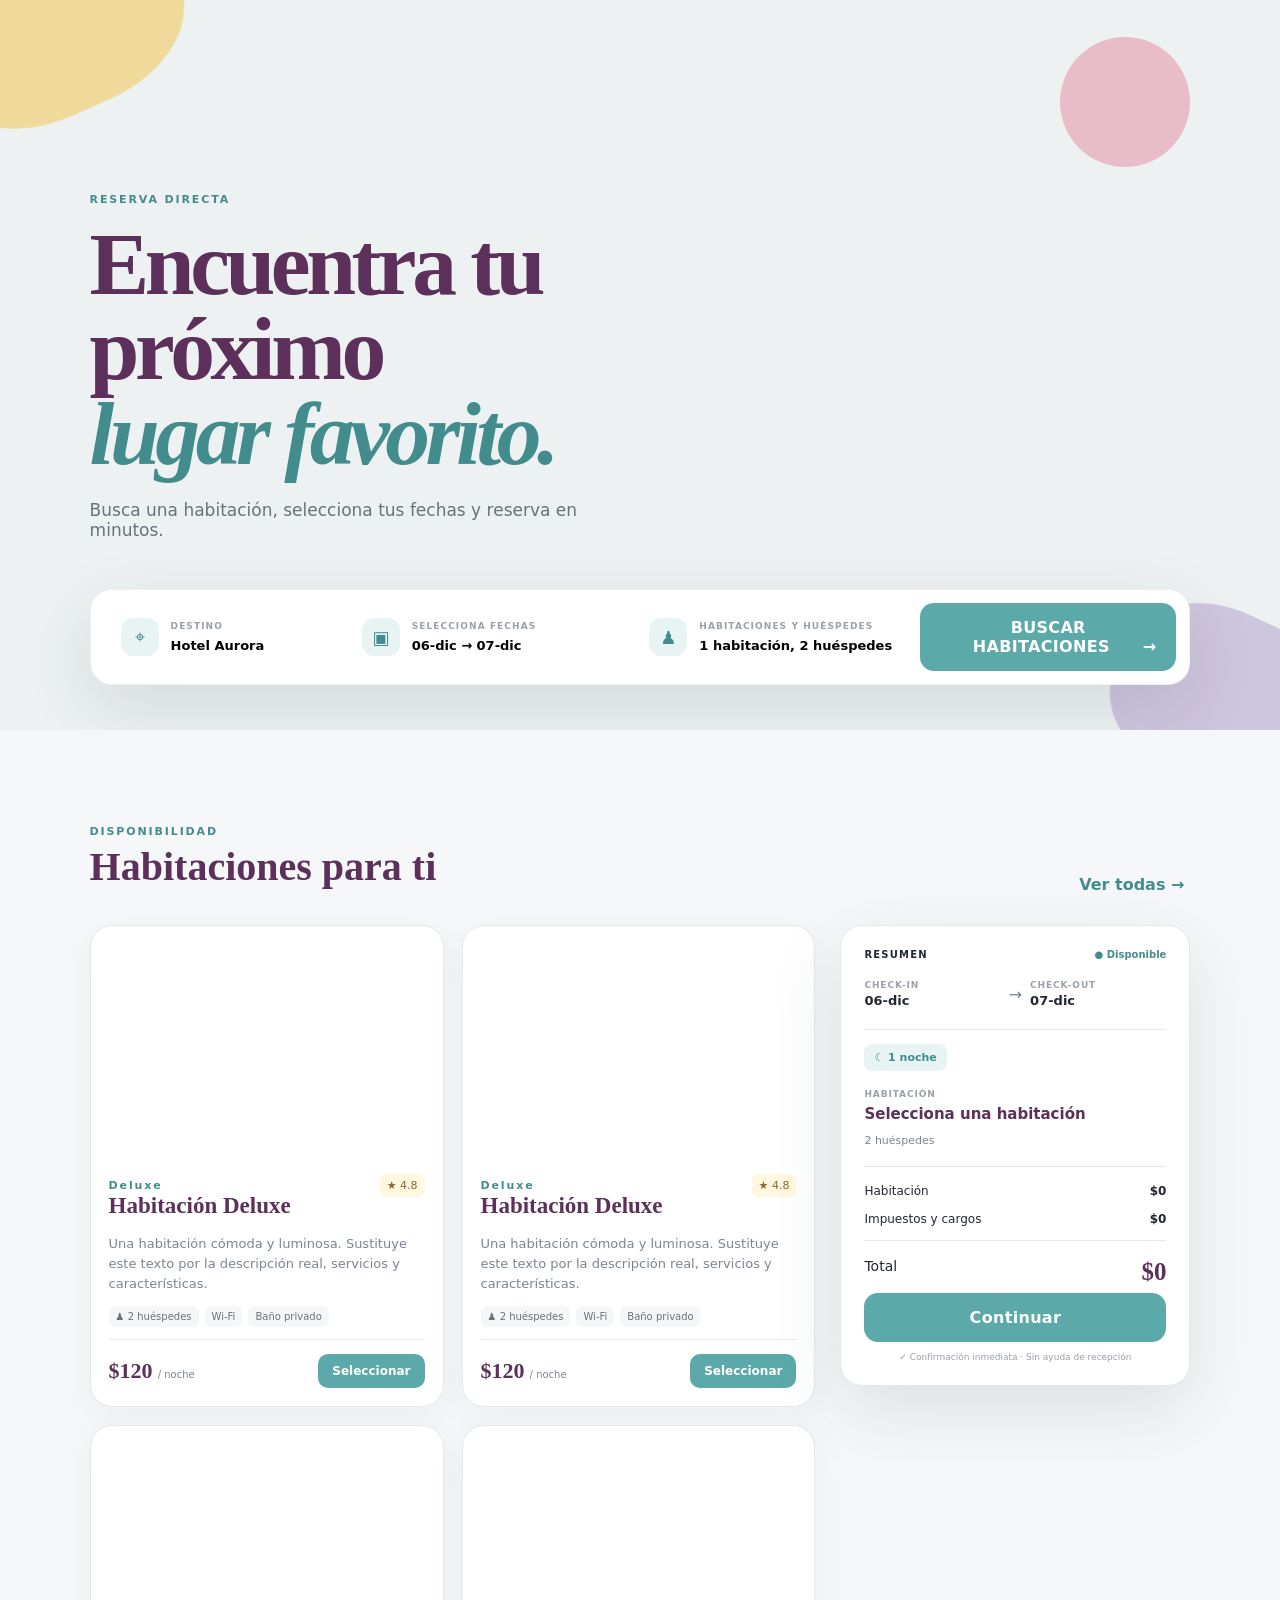
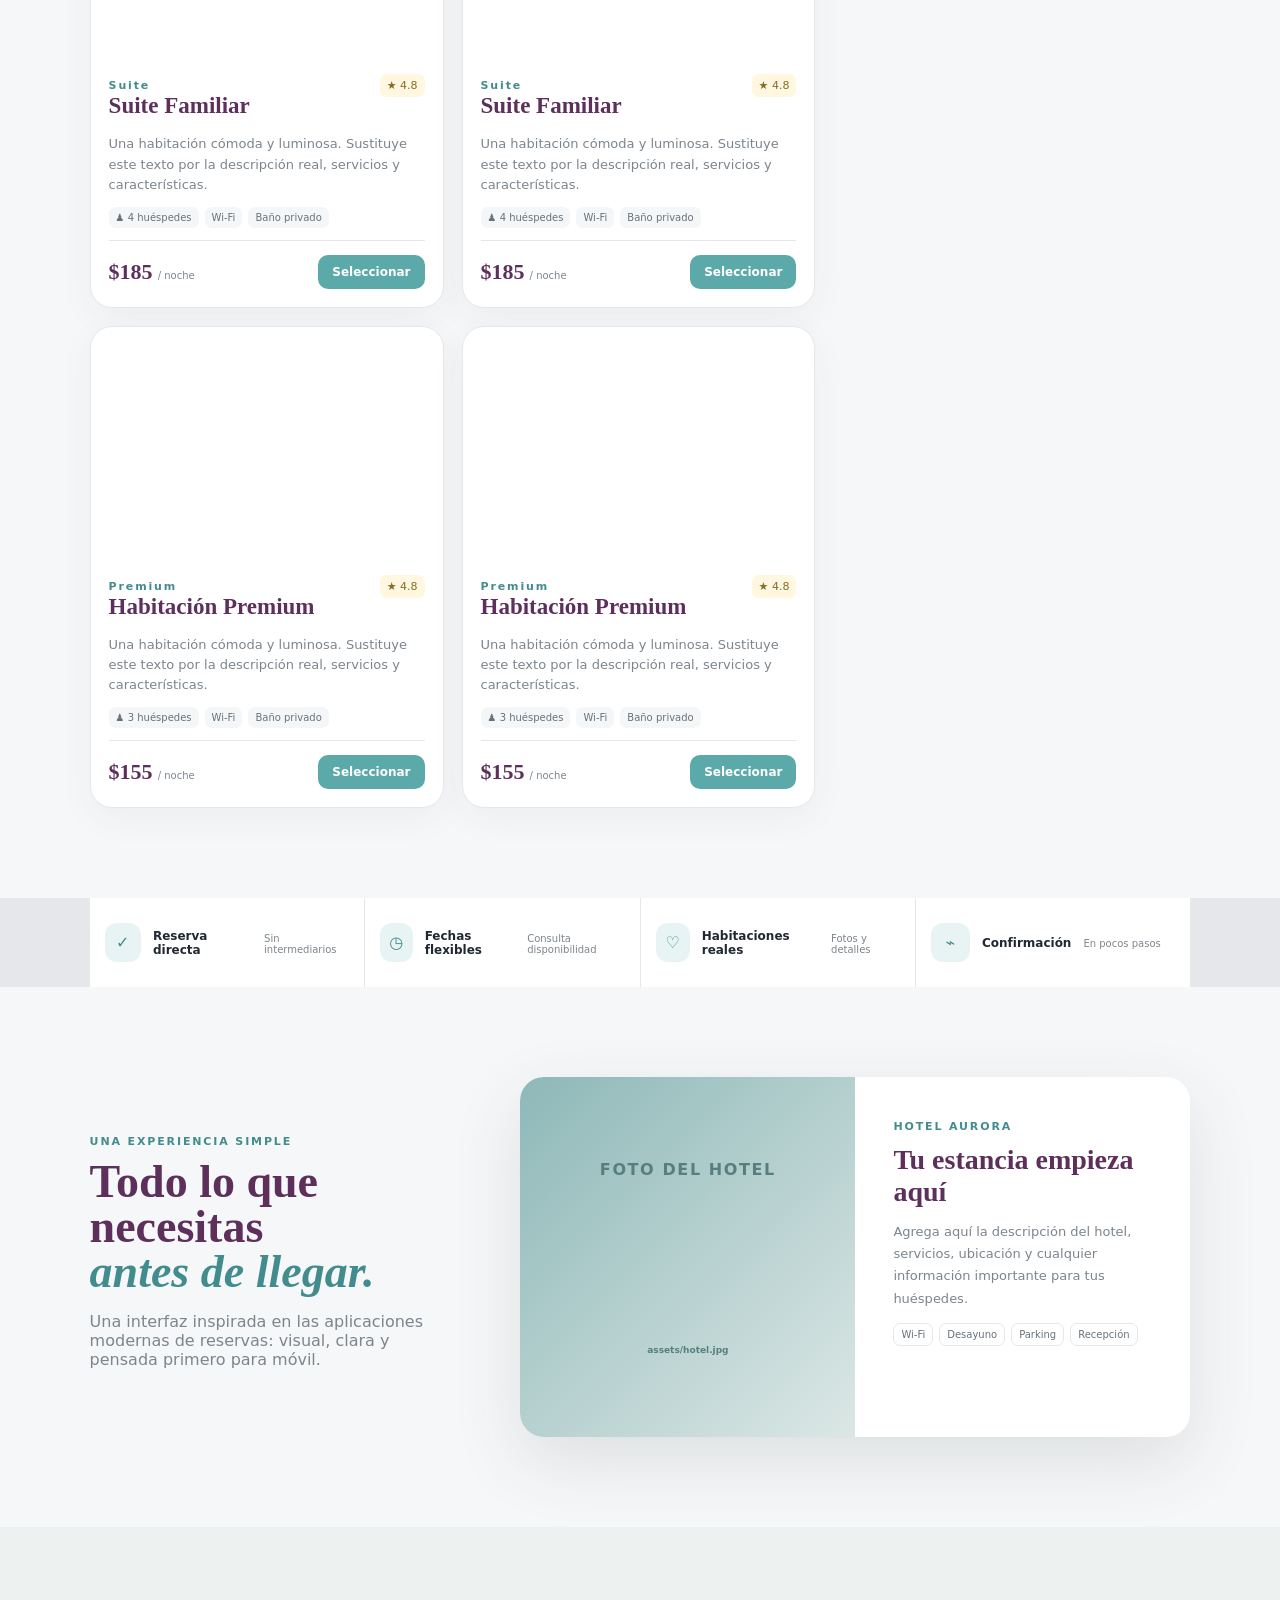
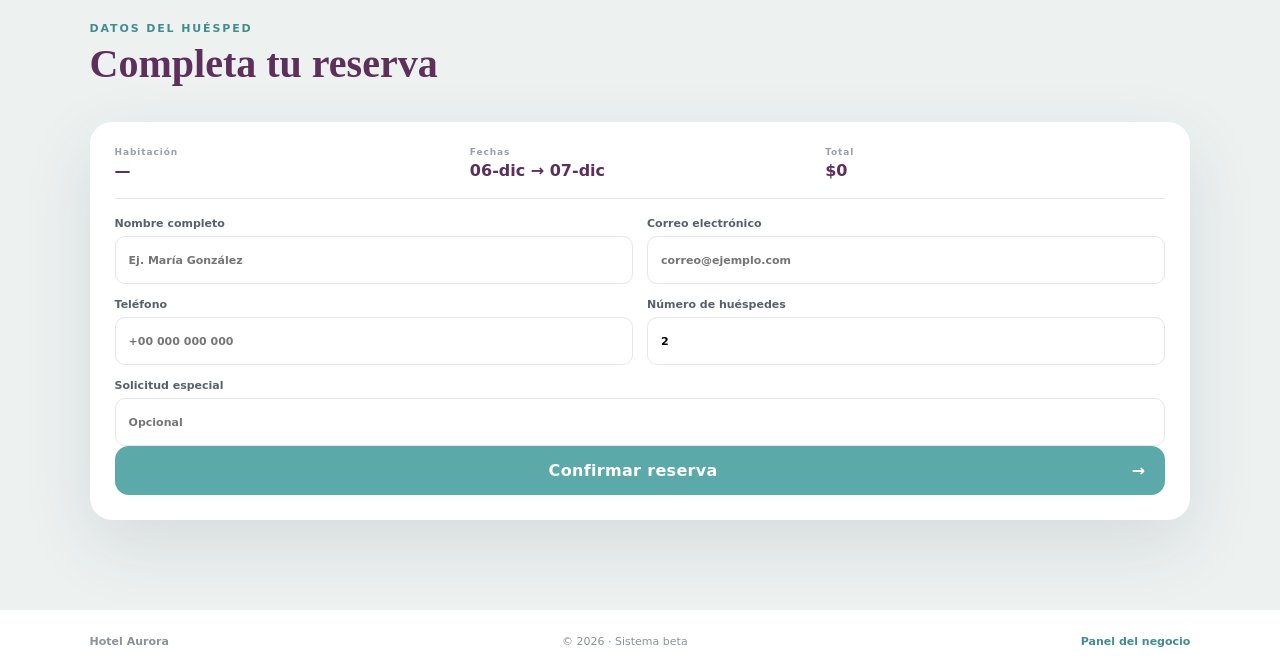
==== index.html @ b4538057 "Add files via upload" ====
<!doctype html>
<html lang="es">
<head>
  <meta charset="utf-8">
  <meta name="viewport" content="width=device-width,initial-scale=1">
  <title>Hotel Booking — Reserva</title>
  <link rel="stylesheet" href="styles.css">
</head>
<body>
  <div class="app-shell">
    <header class="mobile-topbar">
      <button class="icon-btn" id="mobileBack" aria-label="Atrás">‹</button>
      <div class="mini-brand"><span class="brand-mark">H</span><strong>Hotel Booking</strong></div>
      <button class="icon-btn" id="mobileMenu" aria-label="Menú">•••</button>
    </header>

    <main>
      <section class="hero">
        <div class="hero-art art-a"></div><div class="hero-art art-b"></div><div class="hero-art art-c"></div>
        <div class="hero-inner">
          <div class="eyebrow">RESERVA DIRECTA</div>
          <h1>Encuentra tu próximo<br><span>lugar favorito.</span></h1>
          <p>Busca una habitación, selecciona tus fechas y reserva en minutos.</p>
        </div>

        <div class="booking-widget">
          <button class="field-button" id="openDestination">
            <span class="field-icon">⌖</span>
            <span><small>DESTINO</small><strong>Hotel Aurora</strong></span>
          </button>
          <button class="field-button" id="openDates">
            <span class="field-icon">▣</span>
            <span><small>SELECCIONA FECHAS</small><strong id="dateLabel">Seleccionar fechas</strong></span>
          </button>
          <button class="field-button" id="openGuests">
            <span class="field-icon">♟</span>
            <span><small>HABITACIONES Y HUÉSPEDES</small><strong id="guestLabel">1 habitación, 2 huéspedes</strong></span>
          </button>
          <button class="search-btn" id="searchBtn">BUSCAR HABITACIONES <span>→</span></button>
        </div>
      </section>

      <section class="section rooms-section" id="rooms">
        <div class="section-heading">
          <div><span class="eyebrow">DISPONIBILIDAD</span><h2>Habitaciones para ti</h2></div>
          <button class="text-btn" id="showAll">Ver todas →</button>
        </div>
        <div class="room-layout">
          <div id="roomGrid" class="room-grid"></div>
          <aside class="reservation-panel" id="reservationPanel">
            <div class="panel-top"><span>RESUMEN</span><span class="live-dot">● Disponible</span></div>
            <div class="panel-dates"><div><small>CHECK-IN</small><b id="sideIn">—</b></div><i>→</i><div><small>CHECK-OUT</small><b id="sideOut">—</b></div></div>
            <div class="night-chip">☾ <span id="sideNights">0 noches</span></div>
            <div class="selected-room"><small>HABITACIÓN</small><strong id="sideRoom">Selecciona una habitación</strong><span id="sideGuest">2 huéspedes</span></div>
            <div class="price-lines"><div><span>Habitación</span><b id="sideSubtotal">$0</b></div><div><span>Impuestos y cargos</span><b id="sideTax">$0</b></div></div>
            <div class="total-row"><span>Total</span><strong id="sideTotal">$0</strong></div>
            <button class="cta full" id="continueBtn">Continuar</button>
            <small class="secure">✓ Confirmación inmediata · Sin ayuda de recepción</small>
          </aside>
        </div>
      </section>

      <section class="section feature-strip">
        <div><span class="feature-icon">✓</span><b>Reserva directa</b><small>Sin intermediarios</small></div>
        <div><span class="feature-icon">◷</span><b>Fechas flexibles</b><small>Consulta disponibilidad</small></div>
        <div><span class="feature-icon">♡</span><b>Habitaciones reales</b><small>Fotos y detalles</small></div>
        <div><span class="feature-icon">⌁</span><b>Confirmación</b><small>En pocos pasos</small></div>
      </section>

      <section class="section details-section">
        <div class="details-copy"><span class="eyebrow">UNA EXPERIENCIA SIMPLE</span><h2>Todo lo que necesitas<br><span>antes de llegar.</span></h2><p>Una interfaz inspirada en las aplicaciones modernas de reservas: visual, clara y pensada primero para móvil.</p></div>
        <div class="details-card">
          <div class="detail-photo image-slot"><span>FOTO DEL HOTEL</span><small>assets/hotel.jpg</small></div>
          <div class="detail-content"><span class="eyebrow">HOTEL AURORA</span><h3>Tu estancia empieza aquí</h3><p>Agrega aquí la descripción del hotel, servicios, ubicación y cualquier información importante para tus huéspedes.</p><div class="amenities"><span>Wi-Fi</span><span>Desayuno</span><span>Parking</span><span>Recepción</span></div></div>
        </div>
      </section>

      <section class="section booking-form-section" id="checkout">
        <div class="section-heading"><div><span class="eyebrow">DATOS DEL HUÉSPED</span><h2>Completa tu reserva</h2></div></div>
        <form id="bookingForm" class="booking-form">
          <div class="form-summary"><div><span>Habitación</span><strong id="formRoom">—</strong></div><div><span>Fechas</span><strong id="formDates">—</strong></div><div><span>Total</span><strong id="formTotal">$0</strong></div></div>
          <div class="form-grid">
            <label>Nombre completo<input id="guestName" required placeholder="Ej. María González"></label>
            <label>Correo electrónico<input id="guestEmail" type="email" required placeholder="correo@ejemplo.com"></label>
            <label>Teléfono<input id="guestPhone" required placeholder="+00 000 000 000"></label>
            <label>Número de huéspedes<input id="formGuests" type="number" min="1" max="6" value="2" required></label>
            <label class="wide">Solicitud especial<input id="guestNote" placeholder="Opcional"></label>
          </div>
          <button class="cta full" type="submit">Confirmar reserva <span>→</span></button>
        </form>
      </section>
    </main>

    <footer><strong>Hotel Aurora</strong><span>© <span id="year"></span> · Sistema beta</span><a href="admin.html">Panel del negocio</a></footer>
  </div>

  <div class="drawer-backdrop hidden" id="backdrop"></div>
  <section class="bottom-sheet hidden" id="dateSheet">
    <div class="sheet-handle"></div><div class="sheet-title"><h3>Selecciona tus fechas</h3><button class="close-sheet" data-close="dateSheet">×</button></div>
    <div class="month-nav"><button id="prevMonth">‹</button><strong id="monthTitle"></strong><button id="nextMonth">›</button></div>
    <div class="calendar-grid" id="calendarGrid"></div>
    <div class="sheet-dates"><div><small>CHECK-IN</small><b id="sheetIn">—</b></div><div><small>CHECK-OUT</small><b id="sheetOut">—</b></div></div>
    <button class="cta full" id="dateDone">Listo</button>
  </section>

  <section class="bottom-sheet small-sheet hidden" id="guestSheet">
    <div class="sheet-handle"></div><div class="sheet-title"><h3>Habitaciones y huéspedes</h3><button class="close-sheet" data-close="guestSheet">×</button></div>
    <div class="counter"><div><strong>Habitaciones</strong><small>Habitaciones que deseas reservar</small></div><div class="counter-controls"><button data-counter="rooms" data-dir="-1">−</button><b id="roomsCount">1</b><button data-counter="rooms" data-dir="1">+</button></div></div>
    <div class="counter"><div><strong>Adultos</strong><small>Mayores de 12 años</small></div><div class="counter-controls"><button data-counter="adults" data-dir="-1">−</button><b id="adultsCount">2</b><button data-counter="adults" data-dir="1">+</button></div></div>
    <div class="counter"><div><strong>Niños</strong><small>De 0 a 11 años</small></div><div class="counter-controls"><button data-counter="children" data-dir="-1">−</button><b id="childrenCount">0</b><button data-counter="children" data-dir="1">+</button></div></div>
    <button class="cta full" id="guestDone">Aplicar</button>
  </section>

  <div class="toast hidden" id="toast"></div>
  <script src="app.js"></script>
</body>
</html>
---- styles.css ----
:root{--teal:#5ca9aa;--teal-dark:#438c8e;--teal-soft:#e8f4f3;--plum:#5d2f5b;--plum-dark:#472044;--ink:#222832;--muted:#7c858d;--paper:#f6f7f8;--white:#fff;--line:#e5e7ea;--yellow:#f4d17c;--shadow:0 24px 70px rgba(45,55,65,.12)}
*{box-sizing:border-box}html{scroll-behavior:smooth}body{margin:0;background:var(--paper);color:var(--ink);font-family:Inter,ui-sans-serif,system-ui,-apple-system,BlinkMacSystemFont,"Segoe UI",sans-serif}button,input,select{font:inherit}button{cursor:pointer}a{text-decoration:none;color:inherit}
.mobile-topbar{display:none}.hero{position:relative;min-height:730px;overflow:hidden;background:#edf1f2;padding:100px 7vw 80px;display:flex;align-items:center}.hero-inner{position:relative;z-index:2;max-width:720px}.eyebrow{font-size:11px;letter-spacing:.17em;font-weight:800;color:var(--teal-dark)}.hero h1{font:700 clamp(48px,7vw,92px)/.95 Georgia,serif;letter-spacing:-.05em;color:var(--plum);margin:15px 0 24px}.hero h1 span,.details-copy h2 span{color:var(--teal-dark);font-style:italic}.hero p{font-size:17px;color:#68737a;max-width:520px}.hero-art{position:absolute;border-radius:42%;filter:blur(.1px);opacity:.85}.art-a{width:260px;height:180px;background:#f0d68d;left:-75px;top:-65px;transform:rotate(-24deg)}.art-b{width:130px;height:130px;background:#e8b5c0;right:7%;top:5%;border-radius:50%}.art-c{width:240px;height:180px;background:#c9bedb;right:-70px;bottom:-65px;transform:rotate(25deg)}
.booking-widget{position:absolute;z-index:4;left:7vw;right:7vw;bottom:45px;background:#fff;border:1px solid rgba(0,0,0,.06);box-shadow:var(--shadow);border-radius:22px;padding:13px;display:grid;grid-template-columns:1fr 1.2fr 1.2fr 1.1fr;gap:8px}.field-button{border:0;background:#fff;border-radius:15px;padding:15px 17px;display:flex;gap:12px;text-align:left;align-items:center}.field-button:hover{background:var(--teal-soft)}.field-icon{width:38px;height:38px;border-radius:12px;background:var(--teal-soft);color:var(--teal-dark);display:grid;place-items:center;font-size:18px}.field-button small{display:block;color:#9aa1a7;font-size:9px;letter-spacing:.12em;font-weight:800;margin-bottom:4px}.field-button strong{font-size:13px}.search-btn,.cta{border:0;border-radius:14px;background:var(--teal);color:white;font-weight:800;letter-spacing:.02em;padding:15px 20px;transition:.2s}.search-btn:hover,.cta:hover{background:var(--teal-dark);transform:translateY(-1px)}.search-btn span,.cta span{float:right}
.section{max-width:1400px;margin:auto;padding:90px 7vw}.section-heading{display:flex;align-items:end;justify-content:space-between;gap:25px;margin-bottom:30px}.section h2{font:700 40px/1 Georgia,serif;margin:8px 0;color:var(--plum)}.text-btn{border:0;background:none;color:var(--teal-dark);font-weight:800}.room-layout{display:grid;grid-template-columns:minmax(0,1fr) 350px;gap:25px}.room-grid{display:grid;grid-template-columns:repeat(2,minmax(0,1fr));gap:18px}.room-card{background:#fff;border-radius:22px;overflow:hidden;border:1px solid var(--line);box-shadow:0 10px 35px rgba(40,50,60,.05);transition:.25s}.room-card:hover{transform:translateY(-4px);box-shadow:var(--shadow)}.room-photo{height:230px;position:relative;background:linear-gradient(135deg,#8bb5b6,#d5e4e2)}.image-slot{background:linear-gradient(135deg,#8eb8b8,#dbe7e5)}.room-photo .image-slot-label,.room-photo:after{content:"";}.photo-label{position:absolute;left:14px;bottom:14px;background:rgba(255,255,255,.9);border-radius:8px;padding:5px 8px;font-size:9px;font-weight:800;color:var(--plum)}.room-content{padding:18px}.room-title{display:flex;justify-content:space-between;gap:10px}.room-title h3{font:700 23px Georgia,serif;color:var(--plum);margin:0 0 6px}.rating{font-size:11px;color:#8a6a27;background:#fff7df;padding:5px 7px;border-radius:7px;height:max-content}.room-content p{color:var(--muted);font-size:13px;line-height:1.55;margin:9px 0}.amenities{display:flex;gap:6px;flex-wrap:wrap;margin:12px 0}.amenities span{background:#f4f6f7;border-radius:7px;padding:5px 7px;font-size:10px;color:#68727a}.room-footer{border-top:1px solid var(--line);padding-top:14px;display:flex;align-items:center;justify-content:space-between}.price strong{font:700 22px Georgia,serif;color:var(--plum)}.price small{color:var(--muted);font-size:10px}.select-room{border:0;border-radius:10px;background:var(--teal);color:white;padding:10px 14px;font-weight:800;font-size:12px}.reservation-panel{background:#fff;border:1px solid var(--line);border-radius:22px;padding:23px;box-shadow:var(--shadow);height:max-content;position:sticky;top:25px}.panel-top{display:flex;justify-content:space-between;font-size:10px;font-weight:900;letter-spacing:.12em}.live-dot{color:var(--teal-dark);letter-spacing:0;font-weight:700}.panel-dates{display:grid;grid-template-columns:1fr auto 1fr;gap:8px;align-items:center;padding:20px 0;border-bottom:1px solid var(--line);margin-bottom:14px}.panel-dates small,.selected-room small{display:block;font-size:9px;color:#9ba1a7;font-weight:800;letter-spacing:.1em}.panel-dates b{font-size:13px}.panel-dates i{font-style:normal;color:var(--muted)}.night-chip{background:var(--teal-soft);display:inline-block;padding:7px 10px;border-radius:8px;color:var(--teal-dark);font-size:11px;font-weight:800}.selected-room{padding:18px 0}.selected-room strong{display:block;color:var(--plum);margin:6px 0;font-size:15px}.selected-room span{color:var(--muted);font-size:11px}.price-lines{border-top:1px solid var(--line);padding-top:10px}.price-lines div,.total-row{display:flex;justify-content:space-between;padding:7px 0;font-size:12px}.total-row{border-top:1px solid var(--line);margin-top:7px;padding-top:17px;font-size:14px}.total-row strong{font:700 25px Georgia,serif;color:var(--plum)}.full{width:100%}.secure{display:block;text-align:center;color:#9aa0a6;font-size:9px;margin-top:10px}
.feature-strip{display:grid;grid-template-columns:repeat(4,1fr);gap:1px;background:var(--line);padding:0 7vw}.feature-strip>div{background:#fff;padding:25px 15px;display:flex;align-items:center;gap:12px}.feature-icon{width:39px;height:39px;background:var(--teal-soft);color:var(--teal-dark);border-radius:12px;display:grid;place-items:center}.feature-strip b,.feature-strip small{display:block}.feature-strip b{font-size:12px}.feature-strip small{font-size:10px;color:var(--muted);margin-top:2px}
.details-section{display:grid;grid-template-columns:.7fr 1.3fr;gap:70px;align-items:center}.details-copy h2{font:700 46px/.98 Georgia,serif;color:var(--plum);margin:10px 0 18px}.details-copy p{color:var(--muted);max-width:420px}.details-card{background:#fff;border-radius:24px;overflow:hidden;display:grid;grid-template-columns:1fr 1fr;box-shadow:var(--shadow)}.detail-photo{min-height:360px;display:grid;place-items:center;text-align:center;color:#577f80;font-weight:900;letter-spacing:.1em}.detail-photo small{display:block;font-size:9px;letter-spacing:0}.detail-content{padding:38px}.detail-content h3{font:700 28px Georgia,serif;color:var(--plum);margin:10px 0}.detail-content p{color:var(--muted);font-size:13px;line-height:1.7}.detail-content .amenities span{border:1px solid var(--line);background:#fff}
.booking-form-section{background:#edf2f1;max-width:none}.booking-form-section>*{max-width:1180px;margin-left:auto;margin-right:auto}.booking-form{background:#fff;border-radius:22px;padding:25px;box-shadow:var(--shadow)}.form-summary{display:grid;grid-template-columns:1fr 1fr 1fr;border-bottom:1px solid var(--line);padding-bottom:18px;margin-bottom:18px;gap:15px}.form-summary span{display:block;color:#9aa0a6;font-size:9px;font-weight:800;letter-spacing:.1em}.form-summary strong{display:block;color:var(--plum);margin-top:4px}.form-grid{display:grid;grid-template-columns:1fr 1fr;gap:14px}.form-grid label{font-size:11px;font-weight:800;color:#56616a}.form-grid input{display:block;width:100%;height:48px;margin-top:6px;border:1px solid var(--line);border-radius:10px;padding:0 13px;outline:0}.form-grid input:focus{border-color:var(--teal)}.wide{grid-column:1/-1}footer{padding:25px 7vw;display:flex;justify-content:space-between;gap:20px;color:#8b9298;background:#fff;font-size:11px}footer a{color:var(--teal-dark);font-weight:800}
.drawer-backdrop{position:fixed;inset:0;background:rgba(30,30,40,.45);z-index:90}.bottom-sheet{position:fixed;z-index:100;left:50%;bottom:18px;transform:translateX(-50%);width:min(640px,calc(100% - 24px));background:#fff;border-radius:26px;padding:20px;box-shadow:0 25px 90px rgba(0,0,0,.25)}.small-sheet{width:min(500px,calc(100% - 24px))}.sheet-handle{width:38px;height:4px;background:#d9dcdf;border-radius:5px;margin:0 auto 15px}.sheet-title{display:flex;justify-content:space-between;align-items:center}.sheet-title h3{font:700 24px Georgia,serif;color:var(--plum);margin:0}.close-sheet{border:0;background:#f3f5f6;width:35px;height:35px;border-radius:50%;font-size:22px}.month-nav{display:flex;justify-content:space-between;align-items:center;margin:20px 0 12px}.month-nav button{border:0;background:#eef5f4;color:var(--teal-dark);width:34px;height:34px;border-radius:10px}.calendar-grid{display:grid;grid-template-columns:repeat(7,1fr);gap:5px}.calendar-grid .weekday{text-align:center;color:#9ba1a7;font-size:9px;font-weight:800;padding:5px}.cal-day{height:38px;border:0;background:#fff;border-radius:9px}.cal-day:hover{background:var(--teal-soft)}.cal-day.disabled{color:#d1d4d6}.cal-day.selected{background:var(--teal);color:#fff}.cal-day.range{background:#e2f1ef;color:#397f80}.sheet-dates{display:grid;grid-template-columns:1fr 1fr;gap:10px;margin:17px 0}.sheet-dates div{border:1px solid var(--line);border-radius:10px;padding:9px}.sheet-dates small{display:block;font-size:8px;color:#9aa0a6;font-weight:800}.sheet-dates b{font-size:12px}.counter{display:flex;justify-content:space-between;align-items:center;padding:18px 0;border-bottom:1px solid var(--line)}.counter strong,.counter small{display:block}.counter small{color:var(--muted);font-size:10px;margin-top:3px}.counter-controls{display:flex;align-items:center;gap:13px}.counter-controls button{width:32px;height:32px;border:1px solid var(--line);background:#fff;border-radius:50%}.counter-controls b{min-width:15px;text-align:center}.toast{position:fixed;z-index:150;bottom:25px;left:50%;transform:translateX(-50%);background:var(--plum);color:#fff;padding:13px 18px;border-radius:10px;font-size:12px;box-shadow:var(--shadow)}.hidden{display:none!important}
.admin-body{background:#f2f5f5}.admin-nav{height:72px;background:#fff;border-bottom:1px solid var(--line);display:flex;align-items:center;justify-content:space-between;padding:0 5vw;position:sticky;top:0;z-index:20}.admin-nav nav{display:flex;gap:25px;font-size:12px}.admin-nav nav a{color:#7d858c}.admin-nav nav a.active{color:var(--teal-dark);font-weight:800}.mini-brand{display:flex;gap:9px;align-items:center}.brand-mark{width:34px;height:34px;border-radius:11px;background:var(--teal);color:white;display:grid;place-items:center;font-weight:900}.outline-btn{border:1px solid var(--line);background:#fff;border-radius:10px;padding:9px 13px;font-size:11px}.admin-main{max-width:1450px;margin:auto;padding:45px 5vw}.admin-head{display:flex;justify-content:space-between;align-items:end;margin-bottom:25px}.admin-head h1{font:700 42px Georgia,serif;color:var(--plum);margin:7px 0}.admin-head p{color:var(--muted);font-size:12px;margin:0}.dashboard-hero{background:linear-gradient(135deg,var(--teal),#7bb8b7);color:#fff;border-radius:24px;padding:28px;display:grid;grid-template-columns:.7fr 1.3fr;gap:25px;box-shadow:var(--shadow);margin-bottom:20px}.dashboard-hero>div:first-child span{font-size:9px;letter-spacing:.15em}.dashboard-hero h2{font:700 32px/1 Georgia,serif;margin:10px 0}.dashboard-hero p{opacity:.85;font-size:12px}.stat-grid{display:grid;grid-template-columns:repeat(4,1fr);background:rgba(255,255,255,.13);border-radius:16px;overflow:hidden}.stat-grid div{padding:20px 15px;border-right:1px solid rgba(255,255,255,.18)}.stat-grid div:last-child{border:0}.stat-grid small{font-size:8px;letter-spacing:.12em;opacity:.8}.stat-grid b{display:block;font-size:32px;margin-top:10px}.admin-panel{background:#fff;border:1px solid var(--line);border-radius:20px;padding:23px;margin-bottom:20px}.admin-panel-head{display:flex;justify-content:space-between;align-items:end;margin-bottom:20px}.admin-panel-head h2{font:700 28px Georgia,serif;color:var(--plum);margin:6px 0 0}.admin-panel select{border:1px solid var(--line);padding:8px;border-radius:8px}.status-grid{display:grid;grid-template-columns:repeat(3,1fr);gap:12px}.status-card{border:1px solid var(--line);border-radius:14px;padding:14px}.status-card-top{display:flex;justify-content:space-between}.status-card strong{color:var(--plum)}.status-card small{display:block;color:var(--muted);font-size:10px;margin-top:4px}.status-badge{display:inline-block;margin:10px 0 8px;padding:5px 8px;border-radius:20px;font-size:9px;font-weight:800}.available{background:#e5f3f0;color:#397f80}.occupied{background:#f9e5e9;color:#b4485b}.dirty{background:#fff3d8;color:#9b7625}.status-card select{width:100%;border:1px solid var(--line);border-radius:8px;padding:7px;font-size:10px}.table-wrap{overflow:auto}table{width:100%;border-collapse:collapse;font-size:11px}th,td{padding:13px 9px;border-bottom:1px solid var(--line);text-align:left;white-space:nowrap}th{font-size:8px;color:#9ba1a7;letter-spacing:.12em}.cancel{border:0;background:none;color:#b4485b;font-weight:800;font-size:10px}.admin-calendar{display:grid;grid-template-columns:repeat(7,1fr);border-top:1px solid var(--line);border-left:1px solid var(--line)}.admin-calendar .head{font-size:8px;font-weight:800;color:#8e969d;text-align:center;padding:10px;border-right:1px solid var(--line);border-bottom:1px solid var(--line)}.admin-day{min-height:88px;padding:8px;border-right:1px solid var(--line);border-bottom:1px solid var(--line);font-size:10px}.admin-day.muted{background:#fafafa;color:#c7cbce}.booking-mini{display:block;margin-top:4px;background:var(--teal-soft);color:#397f80;padding:4px;border-radius:5px;overflow:hidden;text-overflow:ellipsis;white-space:nowrap}

@media(max-width:1000px){.booking-widget{position:relative;left:auto;right:auto;bottom:auto;margin-top:35px;grid-template-columns:1fr 1fr}.hero{display:block;padding-bottom:70px}.room-layout{grid-template-columns:1fr}.reservation-panel{position:relative;top:auto}.details-section{grid-template-columns:1fr}.dashboard-hero{grid-template-columns:1fr}}
@media(max-width:720px){.hero{min-height:auto;padding:40px 18px 25px}.hero h1{font-size:52px}.hero-art{opacity:.45}.booking-widget{grid-template-columns:1fr;margin-top:28px;border-radius:18px}.section{padding:60px 18px}.section h2{font-size:32px}.section-heading{align-items:start}.room-grid{grid-template-columns:1fr}.feature-strip{grid-template-columns:1fr 1fr;padding:0 18px}.feature-strip>div{padding:18px 8px}.details-card{grid-template-columns:1fr}.detail-photo{min-height:230px}.form-grid,.form-summary{grid-template-columns:1fr}.wide{grid-column:auto}.admin-nav nav{display:none}.admin-nav{padding:0 18px}.admin-main{padding:35px 18px}.admin-head{display:block}.admin-head .outline-btn{margin-top:15px}.stat-grid{grid-template-columns:1fr 1fr}.stat-grid div{border-bottom:1px solid rgba(255,255,255,.18)}.status-grid{grid-template-columns:1fr 1fr}.admin-calendar{min-width:680px}.admin-panel:has(.admin-calendar){overflow:auto}footer{padding:22px 18px;flex-direction:column}.mobile-topbar{height:58px;background:#fff;display:flex;align-items:center;justify-content:space-between;padding:0 16px;position:sticky;top:0;z-index:40;border-bottom:1px solid var(--line)}.icon-btn{border:0;background:#f2f4f5;width:34px;height:34px;border-radius:10px}.mini-brand strong{font-size:13px}.brand-mark{width:31px;height:31px}.hero .booking-widget{box-shadow:0 15px 45px rgba(45,55,65,.12)}}


/* ===== V4 MOBILE / RESPONSIVE REFINEMENT ===== */
html,body{width:100%;max-width:100%;overflow-x:hidden}
img{max-width:100%;height:auto}
main{width:100%;min-width:0}
.hero-inner,.booking-widget,.section,.admin-main{min-width:0}
.room-card,.reservation-panel,.details-card,.booking-form,.admin-panel{min-width:0;max-width:100%}

@media (max-width:720px){
  body{font-size:14px}
  .mobile-topbar{height:62px;padding:0 14px}
  .mobile-topbar .mini-brand{gap:7px}
  .mobile-topbar .mini-brand strong{font-size:12px}

  .hero{
    min-height:0;
    padding:34px 16px 22px;
    display:block;
  }
  .hero-inner{max-width:100%}
  .hero h1{
    font-size:clamp(43px,13vw,56px);
    line-height:.94;
    margin:10px 0 16px;
    letter-spacing:-.055em;
  }
  .hero p{
    font-size:14px;
    line-height:1.55;
    max-width:330px;
    margin-bottom:0;
  }
  .hero-art.art-a{width:150px;height:105px;left:-55px;top:-40px}
  .hero-art.art-b{width:75px;height:75px;right:-5px;top:24px}
  .hero-art.art-c{width:135px;height:105px;right:-50px;bottom:-35px}

  .booking-widget{
    position:relative;
    left:auto;
    right:auto;
    bottom:auto;
    width:100%;
    margin:28px 0 0;
    padding:9px;
    gap:5px;
    border-radius:18px;
    grid-template-columns:1fr;
  }
  .field-button{
    width:100%;
    min-width:0;
    min-height:62px;
    padding:10px 11px;
    border-radius:12px;
  }
  .field-button span:last-child{
    min-width:0;
    overflow:hidden;
  }
  .field-button strong{
    display:block;
    white-space:nowrap;
    overflow:hidden;
    text-overflow:ellipsis;
    font-size:12px;
  }
  .field-icon{width:34px;height:34px;flex:0 0 34px}
  .search-btn{
    width:100%;
    min-height:52px;
    border-radius:12px;
    font-size:11px;
  }

  .section{padding:52px 16px}
  .section-heading{
    display:flex;
    align-items:flex-end;
    margin-bottom:20px;
  }
  .section-heading .text-btn{font-size:11px;white-space:nowrap}
  .section h2{font-size:30px;line-height:1.02}
  .eyebrow{font-size:9px}

  .room-layout{display:block;width:100%}
  .room-grid{
    display:grid;
    grid-template-columns:1fr;
    gap:14px;
    width:100%;
  }
  .room-card{
    width:100%;
    border-radius:18px;
  }
  .room-photo{
    height:205px;
    width:100%;
  }
  .room-content{padding:15px}
  .room-title h3{font-size:21px}
  .room-content p{font-size:12px}
  .room-footer{gap:10px}
  .select-room{padding:10px 12px;white-space:nowrap}

  .reservation-panel{
    width:100%;
    margin-top:16px;
    padding:18px;
    border-radius:18px;
    position:relative;
    top:auto;
  }
  .panel-dates{padding:15px 0}
  .total-row strong{font-size:23px}

  .feature-strip{
    width:100%;
    grid-template-columns:1fr 1fr;
    padding:0 16px;
  }
  .feature-strip>div{
    min-width:0;
    padding:16px 7px;
    gap:8px;
  }
  .feature-icon{width:34px;height:34px;flex:0 0 34px}
  .feature-strip b{font-size:10px}
  .feature-strip small{font-size:9px}

  .details-section{
    display:block;
    width:100%;
  }
  .details-copy{margin-bottom:24px}
  .details-copy h2{font-size:34px}
  .details-copy p{font-size:13px;line-height:1.6}
  .details-card{
    width:100%;
    display:block;
    border-radius:18px;
  }
  .detail-photo{min-height:220px}
  .detail-content{padding:22px}
  .detail-content h3{font-size:25px}

  .booking-form-section{padding-left:16px;padding-right:16px}
  .booking-form{padding:17px;border-radius:18px}
  .form-summary{
    display:block;
    padding-bottom:12px;
  }
  .form-summary>div{
    display:flex;
    justify-content:space-between;
    gap:15px;
    padding:8px 0;
    border-bottom:1px solid #f0f1f2;
  }
  .form-summary>div:last-child{border-bottom:0}
  .form-summary span,.form-summary strong{margin:0}
  .form-grid{
    display:grid;
    grid-template-columns:1fr;
    gap:12px;
  }
  .form-grid label,.wide{grid-column:auto}
  .form-grid input{height:46px}

  footer{
    width:100%;
    padding:20px 16px;
    flex-direction:column;
    align-items:flex-start;
    gap:8px;
  }

  .bottom-sheet{
    left:8px;
    right:8px;
    bottom:8px;
    width:auto;
    max-width:none;
    transform:none;
    padding:16px;
    border-radius:22px;
    max-height:calc(100dvh - 28px);
    overflow-y:auto;
  }
  .sheet-title h3{font-size:21px}
  .calendar-grid{gap:3px}
  .cal-day{height:40px}
  .sheet-dates{position:sticky;bottom:0;background:#fff;padding-top:8px}
  .small-sheet{width:auto}
  .counter{padding:14px 0}

  /* Admin on phones */
  .admin-nav{
    height:62px;
    padding:0 14px;
  }
  .admin-nav .outline-btn{font-size:10px;padding:8px 9px}
  .admin-main{
    width:100%;
    padding:28px 14px;
  }
  .admin-head{
    width:100%;
    display:flex;
    align-items:flex-start;
    gap:10px;
    margin-bottom:18px;
  }
  .admin-head>div{min-width:0}
  .admin-head h1{
    font-size:30px;
    line-height:1;
    margin:6px 0 7px;
  }
  .admin-head p{font-size:10px}
  .admin-head .outline-btn{flex:0 0 auto;margin-top:0}

  .dashboard-hero{
    width:100%;
    display:block;
    padding:20px;
    border-radius:19px;
  }
  .dashboard-hero h2{font-size:28px}
  .stat-grid{
    width:100%;
    margin-top:20px;
    grid-template-columns:1fr 1fr;
  }
  .stat-grid div{min-width:0;padding:14px 12px}
  .stat-grid b{font-size:26px}

  .admin-panel{
    width:100%;
    padding:17px;
    border-radius:18px;
    overflow:hidden;
  }
  .admin-panel-head{
    gap:10px;
    align-items:center;
  }
  .admin-panel-head h2{font-size:24px}
  .status-grid{
    width:100%;
    grid-template-columns:1fr;
  }
  .status-card{width:100%}

  .table-wrap{
    width:100%;
    max-width:100%;
    overflow-x:auto;
    -webkit-overflow-scrolling:touch;
  }
  table{min-width:720px}

  .admin-panel.calendar-panel,
  .admin-panel:has(.admin-calendar){
    overflow:hidden;
  }
  .admin-calendar-wrap{
    width:100%;
    overflow-x:auto;
  }
  .admin-calendar{
    min-width:650px;
  }
}

/* Very small phones */
@media (max-width:390px){
  .hero h1{font-size:42px}
  .hero{padding-left:14px;padding-right:14px}
  .section{padding-left:14px;padding-right:14px}
  .feature-strip{padding-left:14px;padding-right:14px}
  .room-photo{height:185px}
  .room-footer{align-items:flex-end}
  .price strong{font-size:19px}
  .select-room{font-size:10px}
  .admin-main{padding-left:12px;padding-right:12px}
  .admin-head h1{font-size:27px}
  .admin-head .outline-btn{font-size:9px}
}

/* Safe-area support for modern phones */
@supports (padding:max(0px)){
  .mobile-topbar{padding-top:max(0px,env(safe-area-inset-top));height:calc(62px + env(safe-area-inset-top))}
  .bottom-sheet{bottom:max(8px,env(safe-area-inset-bottom))}
  footer{padding-bottom:max(20px,env(safe-area-inset-bottom))}
}
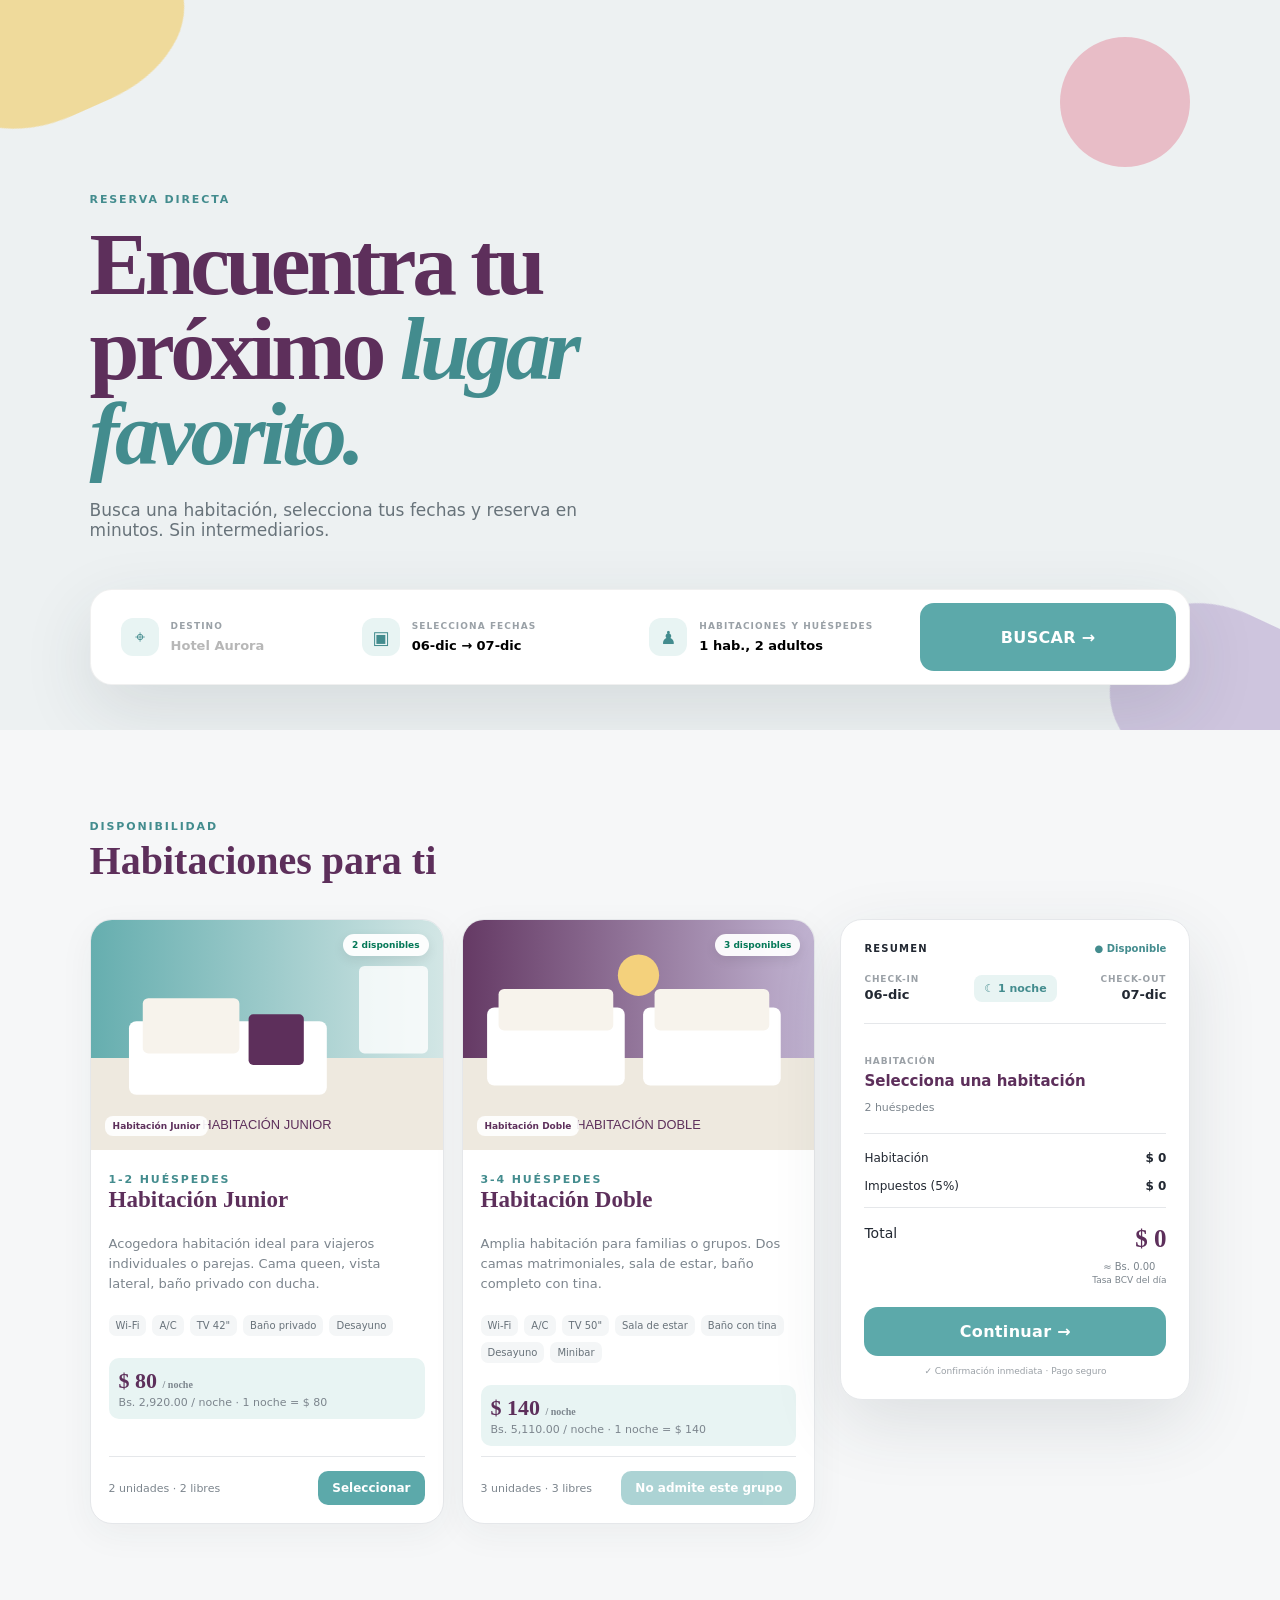
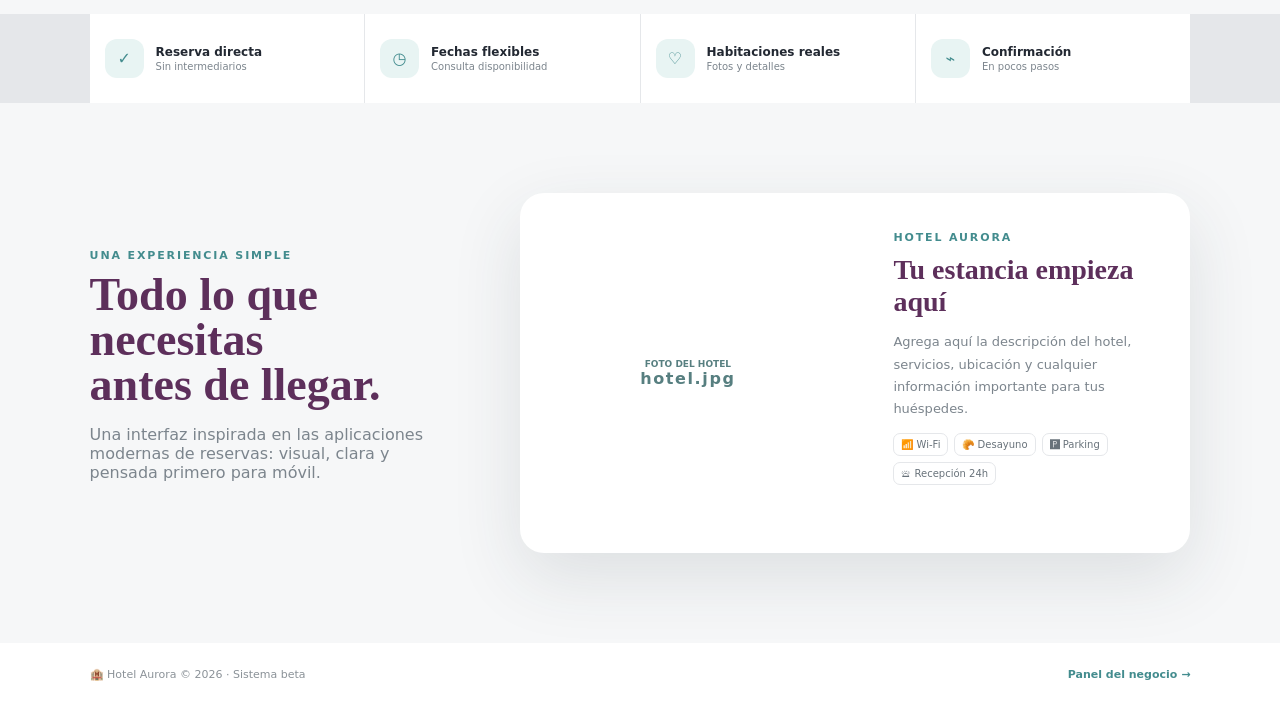
==== commit fead161d: "Add files via upload" ====
--- a/index.html
+++ b/index.html
@@ -1,117 +1,346 @@
-<!doctype html>
+<!DOCTYPE html>
 <html lang="es">
 <head>
-  <meta charset="utf-8">
-  <meta name="viewport" content="width=device-width,initial-scale=1">
-  <title>Hotel Booking — Reserva</title>
-  <link rel="stylesheet" href="styles.css">
+<meta charset="UTF-8">
+<meta name="viewport" content="width=device-width,initial-scale=1,maximum-scale=1">
+<title>Hotel Aurora — Reserva</title>
+<link rel="stylesheet" href="styles.css">
 </head>
 <body>
-  <div class="app-shell">
-    <header class="mobile-topbar">
-      <button class="icon-btn" id="mobileBack" aria-label="Atrás">‹</button>
-      <div class="mini-brand"><span class="brand-mark">H</span><strong>Hotel Booking</strong></div>
-      <button class="icon-btn" id="mobileMenu" aria-label="Menú">•••</button>
-    </header>
-
-    <main>
-      <section class="hero">
-        <div class="hero-art art-a"></div><div class="hero-art art-b"></div><div class="hero-art art-c"></div>
-        <div class="hero-inner">
-          <div class="eyebrow">RESERVA DIRECTA</div>
-          <h1>Encuentra tu próximo<br><span>lugar favorito.</span></h1>
-          <p>Busca una habitación, selecciona tus fechas y reserva en minutos.</p>
-        </div>
-
-        <div class="booking-widget">
-          <button class="field-button" id="openDestination">
-            <span class="field-icon">⌖</span>
-            <span><small>DESTINO</small><strong>Hotel Aurora</strong></span>
-          </button>
-          <button class="field-button" id="openDates">
-            <span class="field-icon">▣</span>
-            <span><small>SELECCIONA FECHAS</small><strong id="dateLabel">Seleccionar fechas</strong></span>
-          </button>
-          <button class="field-button" id="openGuests">
-            <span class="field-icon">♟</span>
-            <span><small>HABITACIONES Y HUÉSPEDES</small><strong id="guestLabel">1 habitación, 2 huéspedes</strong></span>
-          </button>
-          <button class="search-btn" id="searchBtn">BUSCAR HABITACIONES <span>→</span></button>
-        </div>
-      </section>
-
-      <section class="section rooms-section" id="rooms">
-        <div class="section-heading">
-          <div><span class="eyebrow">DISPONIBILIDAD</span><h2>Habitaciones para ti</h2></div>
-          <button class="text-btn" id="showAll">Ver todas →</button>
-        </div>
-        <div class="room-layout">
-          <div id="roomGrid" class="room-grid"></div>
-          <aside class="reservation-panel" id="reservationPanel">
-            <div class="panel-top"><span>RESUMEN</span><span class="live-dot">● Disponible</span></div>
-            <div class="panel-dates"><div><small>CHECK-IN</small><b id="sideIn">—</b></div><i>→</i><div><small>CHECK-OUT</small><b id="sideOut">—</b></div></div>
-            <div class="night-chip">☾ <span id="sideNights">0 noches</span></div>
-            <div class="selected-room"><small>HABITACIÓN</small><strong id="sideRoom">Selecciona una habitación</strong><span id="sideGuest">2 huéspedes</span></div>
-            <div class="price-lines"><div><span>Habitación</span><b id="sideSubtotal">$0</b></div><div><span>Impuestos y cargos</span><b id="sideTax">$0</b></div></div>
-            <div class="total-row"><span>Total</span><strong id="sideTotal">$0</strong></div>
-            <button class="cta full" id="continueBtn">Continuar</button>
-            <small class="secure">✓ Confirmación inmediata · Sin ayuda de recepción</small>
-          </aside>
-        </div>
-      </section>
-
-      <section class="section feature-strip">
-        <div><span class="feature-icon">✓</span><b>Reserva directa</b><small>Sin intermediarios</small></div>
-        <div><span class="feature-icon">◷</span><b>Fechas flexibles</b><small>Consulta disponibilidad</small></div>
-        <div><span class="feature-icon">♡</span><b>Habitaciones reales</b><small>Fotos y detalles</small></div>
-        <div><span class="feature-icon">⌁</span><b>Confirmación</b><small>En pocos pasos</small></div>
-      </section>
-
-      <section class="section details-section">
-        <div class="details-copy"><span class="eyebrow">UNA EXPERIENCIA SIMPLE</span><h2>Todo lo que necesitas<br><span>antes de llegar.</span></h2><p>Una interfaz inspirada en las aplicaciones modernas de reservas: visual, clara y pensada primero para móvil.</p></div>
-        <div class="details-card">
-          <div class="detail-photo image-slot"><span>FOTO DEL HOTEL</span><small>assets/hotel.jpg</small></div>
-          <div class="detail-content"><span class="eyebrow">HOTEL AURORA</span><h3>Tu estancia empieza aquí</h3><p>Agrega aquí la descripción del hotel, servicios, ubicación y cualquier información importante para tus huéspedes.</p><div class="amenities"><span>Wi-Fi</span><span>Desayuno</span><span>Parking</span><span>Recepción</span></div></div>
-        </div>
-      </section>
-
-      <section class="section booking-form-section" id="checkout">
-        <div class="section-heading"><div><span class="eyebrow">DATOS DEL HUÉSPED</span><h2>Completa tu reserva</h2></div></div>
-        <form id="bookingForm" class="booking-form">
-          <div class="form-summary"><div><span>Habitación</span><strong id="formRoom">—</strong></div><div><span>Fechas</span><strong id="formDates">—</strong></div><div><span>Total</span><strong id="formTotal">$0</strong></div></div>
-          <div class="form-grid">
-            <label>Nombre completo<input id="guestName" required placeholder="Ej. María González"></label>
-            <label>Correo electrónico<input id="guestEmail" type="email" required placeholder="correo@ejemplo.com"></label>
-            <label>Teléfono<input id="guestPhone" required placeholder="+00 000 000 000"></label>
-            <label>Número de huéspedes<input id="formGuests" type="number" min="1" max="6" value="2" required></label>
-            <label class="wide">Solicitud especial<input id="guestNote" placeholder="Opcional"></label>
-          </div>
-          <button class="cta full" type="submit">Confirmar reserva <span>→</span></button>
-        </form>
-      </section>
-    </main>
-
-    <footer><strong>Hotel Aurora</strong><span>© <span id="year"></span> · Sistema beta</span><a href="admin.html">Panel del negocio</a></footer>
-  </div>
-
-  <div class="drawer-backdrop hidden" id="backdrop"></div>
-  <section class="bottom-sheet hidden" id="dateSheet">
-    <div class="sheet-handle"></div><div class="sheet-title"><h3>Selecciona tus fechas</h3><button class="close-sheet" data-close="dateSheet">×</button></div>
-    <div class="month-nav"><button id="prevMonth">‹</button><strong id="monthTitle"></strong><button id="nextMonth">›</button></div>
-    <div class="calendar-grid" id="calendarGrid"></div>
-    <div class="sheet-dates"><div><small>CHECK-IN</small><b id="sheetIn">—</b></div><div><small>CHECK-OUT</small><b id="sheetOut">—</b></div></div>
-    <button class="cta full" id="dateDone">Listo</button>
-  </section>
-
-  <section class="bottom-sheet small-sheet hidden" id="guestSheet">
-    <div class="sheet-handle"></div><div class="sheet-title"><h3>Habitaciones y huéspedes</h3><button class="close-sheet" data-close="guestSheet">×</button></div>
-    <div class="counter"><div><strong>Habitaciones</strong><small>Habitaciones que deseas reservar</small></div><div class="counter-controls"><button data-counter="rooms" data-dir="-1">−</button><b id="roomsCount">1</b><button data-counter="rooms" data-dir="1">+</button></div></div>
-    <div class="counter"><div><strong>Adultos</strong><small>Mayores de 12 años</small></div><div class="counter-controls"><button data-counter="adults" data-dir="-1">−</button><b id="adultsCount">2</b><button data-counter="adults" data-dir="1">+</button></div></div>
-    <div class="counter"><div><strong>Niños</strong><small>De 0 a 11 años</small></div><div class="counter-controls"><button data-counter="children" data-dir="-1">−</button><b id="childrenCount">0</b><button data-counter="children" data-dir="1">+</button></div></div>
-    <button class="cta full" id="guestDone">Aplicar</button>
-  </section>
-
-  <div class="toast hidden" id="toast"></div>
-  <script src="app.js"></script>
+
+<!-- TOPBAR MÓVIL -->
+<div class="mobile-topbar">
+  <div class="mini-brand">
+    <div class="brand-mark">H</div>
+    <strong>Hotel Aurora</strong>
+  </div>
+  <button class="icon-btn" onclick="location.href='admin.html'" title="Panel">⚙</button>
+</div>
+
+<!-- HERO -->
+<section class="hero">
+  <div class="hero-art art-a"></div>
+  <div class="hero-art art-b"></div>
+  <div class="hero-art art-c"></div>
+
+  <div class="hero-inner">
+    <div class="eyebrow">RESERVA DIRECTA</div>
+    <h1>Encuentra tu próximo <span>lugar favorito.</span></h1>
+    <p>Busca una habitación, selecciona tus fechas y reserva en minutos. Sin intermediarios.</p>
+  </div>
+
+  <!-- WIDGET DE BÚSQUEDA -->
+  <div class="booking-widget">
+    <button class="field-button" id="openDestination" disabled>
+      <div class="field-icon">⌖</div>
+      <div><small>DESTINO</small><strong>Hotel Aurora</strong></div>
+    </button>
+    <button class="field-button" id="openDates">
+      <div class="field-icon">▣</div>
+      <div><small>SELECCIONA FECHAS</small><strong id="dateLabel">Seleccionar fechas</strong></div>
+    </button>
+    <button class="field-button" id="openGuests">
+      <div class="field-icon">♟</div>
+      <div><small>HABITACIONES Y HUÉSPEDES</small><strong id="guestLabel">1 hab., 2 adultos</strong></div>
+    </button>
+    <button class="search-btn" id="searchBtn">BUSCAR →</button>
+  </div>
+</section>
+
+<!-- DISPONIBILIDAD -->
+<section class="section" id="rooms">
+  <div class="section-heading">
+    <div>
+      <div class="eyebrow">DISPONIBILIDAD</div>
+      <h2>Habitaciones para ti</h2>
+    </div>
+  </div>
+
+  <div class="room-layout">
+    <div class="room-grid" id="roomGrid">
+      <!-- Habitaciones se renderizan por JS -->
+    </div>
+
+    <!-- PANEL LATERAL -->
+    <aside class="reservation-panel" id="reservationPanel">
+      <div class="panel-top">
+        <span>RESUMEN</span>
+        <span class="live-dot">● Disponible</span>
+      </div>
+      <div class="panel-dates">
+        <div><small>CHECK-IN</small><b id="sideIn">—</b></div>
+        <span class="night-chip">☾ <span id="sideNights">0 noches</span></span>
+        <div style="text-align:right"><small>CHECK-OUT</small><b id="sideOut">—</b></div>
+      </div>
+      <div class="selected-room">
+        <small>HABITACIÓN</small>
+        <strong id="sideRoom">Selecciona una habitación</strong>
+        <span id="sideGuest">—</span>
+      </div>
+      <div class="price-lines">
+        <div><span>Habitación</span><b id="sideSubtotal">$0</b></div>
+        <div><span>Impuestos (5%)</span><b id="sideTax">$0</b></div>
+      </div>
+      <div class="total-row">
+        <span>Total</span>
+        <div style="text-align:right">
+          <strong id="sideTotal">$0</strong>
+          <div class="bcv-info" id="sideBcv">Bs. 0</div>
+           <div class="bcv-source">Tasa BCV del día</div>
+        </div>
+      </div>
+      <button class="btn-primary full" id="continueBtn" style="margin-top:15px">Continuar →</button>
+      <small class="secure">✓ Confirmación inmediata · Pago seguro</small>
+    </aside>
+  </div>
+</section>
+
+<!-- FEATURES -->
+<div class="feature-strip">
+  <div><div class="feature-icon">✓</div><div><b>Reserva directa</b><small>Sin intermediarios</small></div></div>
+  <div><div class="feature-icon">◷</div><div><b>Fechas flexibles</b><small>Consulta disponibilidad</small></div></div>
+  <div><div class="feature-icon">♡</div><div><b>Habitaciones reales</b><small>Fotos y detalles</small></div></div>
+  <div><div class="feature-icon">⌁</div><div><b>Confirmación</b><small>En pocos pasos</small></div></div>
+</div>
+
+<!-- DETALLES -->
+<section class="section details-section">
+  <div class="details-copy">
+    <div class="eyebrow">UNA EXPERIENCIA SIMPLE</div>
+    <h2>Todo lo que necesitas <br>antes de llegar.</h2>
+    <p>Una interfaz inspirada en las aplicaciones modernas de reservas: visual, clara y pensada primero para móvil.</p>
+  </div>
+  <div class="details-card">
+    <div class="detail-photo">
+      <div>
+        <small>FOTO DEL HOTEL</small>
+        <b>hotel.jpg</b>
+      </div>
+    </div>
+    <div class="detail-content">
+      <div class="eyebrow">HOTEL AURORA</div>
+      <h3>Tu estancia empieza aquí</h3>
+      <p>Agrega aquí la descripción del hotel, servicios, ubicación y cualquier información importante para tus huéspedes.</p>
+      <div class="amenities">
+        <span>📶 Wi-Fi</span>
+        <span>🥐 Desayuno</span>
+        <span>🅿 Parking</span>
+        <span>🛎 Recepción 24h</span>
+      </div>
+    </div>
+  </div>
+</section>
+
+<!-- FACTURA Y PAGO (SHEET GRANDE) -->
+<div class="drawer-backdrop hidden" id="backdrop"></div>
+
+<!-- SHEET DE FECHAS -->
+<div class="bottom-sheet hidden" id="dateSheet">
+  <div class="sheet-handle"></div>
+  <div class="sheet-title">
+    <h3>Selecciona tus fechas</h3>
+    <button class="close-sheet" data-close="dateSheet">×</button>
+  </div>
+  <div class="month-nav">
+    <button id="prevMonth">‹</button>
+    <strong id="monthTitle"></strong>
+    <button id="nextMonth">›</button>
+  </div>
+  <div class="calendar-grid" id="calendarGrid"></div>
+  <div class="sheet-dates">
+    <div><small>CHECK-IN</small><b id="sheetIn">—</b></div>
+    <div><small>CHECK-OUT</small><b id="sheetOut">—</b></div>
+  </div>
+  <button class="btn-primary full" id="dateDone">Listo</button>
+</div>
+
+<!-- SHEET DE HUÉSPEDES -->
+<div class="bottom-sheet small-sheet hidden" id="guestSheet">
+  <div class="sheet-handle"></div>
+  <div class="sheet-title">
+    <h3>Habitaciones y huéspedes</h3>
+    <button class="close-sheet" data-close="guestSheet">×</button>
+  </div>
+  <div class="counter">
+    <div><strong>Habitaciones</strong><small>Que deseas reservar</small></div>
+    <div class="counter-controls">
+      <button data-counter="rooms" data-dir="-1">−</button>
+      <b id="roomsCount">1</b>
+      <button data-counter="rooms" data-dir="1">+</button>
+    </div>
+  </div>
+  <div class="counter">
+    <div><strong>Adultos</strong><small>Mayores de 12 años</small></div>
+    <div class="counter-controls">
+      <button data-counter="adults" data-dir="-1">−</button>
+      <b id="adultsCount">2</b>
+      <button data-counter="adults" data-dir="1">+</button>
+    </div>
+  </div>
+  <div class="counter">
+    <div><strong>Niños</strong><small>De 0 a 11 años</small></div>
+    <div class="counter-controls">
+      <button data-counter="children" data-dir="-1">−</button>
+      <b id="childrenCount">0</b>
+      <button data-counter="children" data-dir="1">+</button>
+    </div>
+  </div>
+  <button class="btn-primary full" id="guestDone" style="margin-top:15px">Aplicar</button>
+</div>
+
+<!-- SHEET DE CHECKOUT / FACTURA -->
+<div class="bottom-sheet large-sheet hidden" id="invoiceSheet">
+  <div class="sheet-handle"></div>
+  <div class="sheet-title">
+    <h3>Completa tu reserva</h3>
+    <button class="close-sheet" data-close="invoiceSheet">×</button>
+  </div>
+
+  <!-- STEPS -->
+  <div class="steps">
+    <div class="step done" data-step="1"><div class="step-num">1</div><div class="step-label">FACTURA</div></div>
+    <div class="step" data-step="2"><div class="step-num">2</div><div class="step-label">DATOS</div></div>
+    <div class="step" data-step="3"><div class="step-num">3</div><div class="step-label">PAGO</div></div>
+  </div>
+
+  <!-- PASO 1: FACTURA -->
+  <div id="invoiceStep1">
+    <div class="invoice">
+      <div class="invoice-header">
+        <div>
+          <div class="invoice-logo">🏨 Hotel Aurora</div>
+          <small style="color:var(--muted)">Factura proforma</small>
+        </div>
+        <div class="invoice-meta">
+          <b id="invId">—</b>
+          <span id="invDate">—</span>
+        </div>
+      </div>
+
+      <div class="invoice-guest">
+        <h4>DETALLES DE LA ESTADÍA</h4>
+        <p><b>Habitación:</b> <span id="invRoom">—</span></p>
+        <p><b>Check-in:</b> <span id="invCheckin">—</span> · <b>Check-out:</b> <span id="invCheckout">—</span></p>
+        <p><b>Noches:</b> <span id="invNights">—</span> · <b>Huéspedes:</b> <span id="invGuests">—</span></p>
+      </div>
+
+      <table class="invoice-table">
+        <thead><tr><th>CONCEPTO</th><th>CANT.</th><th>P.UNIT</th><th style="text-align:right">SUBTOTAL</th></tr></thead>
+        <tbody id="invBody"></tbody>
+      </table>
+
+      <div class="invoice-totals">
+        <div class="row"><span>Subtotal</span><b id="invSubtotal">—</b></div>
+        <div class="row"><span>Impuestos (5%)</span><b id="invTax">—</b></div>
+        <div class="row total"><span>TOTAL USD</span><b id="invTotal">—</b></div>
+        <div class="bcv">Equivalente en Bs: <b id="invBcvTotal">—</b> (Tasa BCV: <span id="invRate">—</span>)</div>
+      </div>
+    </div>
+    <div class="invoice-note">La reserva queda sujeta a verificación manual del pago. Al confirmar, se asigna automáticamente una habitación disponible del tipo seleccionado.</div>
+    <button class="btn-primary full" style="margin-top:20px" onclick="goToStep(2)">Proceder con la reservación →</button>
+  </div>
+
+  <!-- PASO 2: DATOS DEL HUÉSPED -->
+  <div id="invoiceStep2" class="hidden">
+    <form id="guestForm" class="booking-form" style="box-shadow:none;padding:0">
+      <div class="form-grid">
+        <div class="wide">
+          <label>Nombre completo *</label>
+          <input type="text" id="gName" required placeholder="Juan Pérez García">
+        </div>
+        <div>
+          <label>Cédula o Pasaporte *</label>
+          <input type="text" id="gId" required placeholder="V-12345678 o P1234567">
+        </div>
+        <div>
+          <label>Edad *</label>
+          <input type="number" id="gAge" min="18" max="120" required placeholder="30">
+        </div>
+        <div>
+          <label>Número de teléfono *</label>
+          <input type="tel" id="gPhone" required placeholder="+58 412 1234567">
+        </div>
+        <div>
+          <label>Correo electrónico *</label>
+          <input type="email" id="gEmail" required placeholder="correo@ejemplo.com">
+        </div>
+        <div>
+          <label>Adultos *</label>
+          <input type="number" id="gAdults" min="1" required value="2">
+        </div>
+        <div>
+          <label>Niños</label>
+          <input type="number" id="gChildren" min="0" value="0">
+        </div>
+        <div class="wide">
+          <label>Solicitud especial</label>
+          <textarea id="gSpecial" placeholder="Habitación en planta baja, alergias, etc."></textarea>
+        </div>
+      </div>
+      <div style="display:flex;gap:10px;margin-top:20px">
+        <button type="button" class="btn-secondary" onclick="goToStep(1)" style="flex:1">← Atrás</button>
+        <button type="submit" class="btn-primary" style="flex:2">Continuar al pago →</button>
+      </div>
+    </form>
+  </div>
+
+  <!-- PASO 3: PAGO -->
+  <div id="invoiceStep3" class="hidden">
+    <div style="background:var(--paper);padding:15px;border-radius:12px;margin-bottom:15px">
+      <div style="font-size:10px;color:var(--muted);font-weight:800;letter-spacing:.1em">TOTAL A PAGAR</div>
+      <div style="font:700 28px Georgia,serif;color:var(--plum)" id="payAmount">$0</div>
+      <div style="font-size:12px;color:var(--muted)" id="payBcv">Bs. 0</div>
+    </div>
+
+    <h4 style="margin:15px 0 10px;color:var(--plum)">Selecciona método de pago</h4>
+    <div class="payment-methods" id="paymentMethods"></div>
+
+    <div id="captureSection" class="hidden">
+      <label class="capture-upload" id="captureLabel">
+        <div class="icon">📷</div>
+        <div style="font-weight:700;margin:5px 0">Sube la captura del pago</div>
+        <small style="color:var(--muted)">JPG/PNG, máximo 5MB</small>
+        <input type="file" id="captureInput" accept="image/*">
+        <img id="capturePreview" class="capture-preview hidden">
+      </label>
+    </div>
+
+    <div style="display:flex;gap:10px;margin-top:20px">
+      <button class="btn-secondary" onclick="goToStep(2)" style="flex:1">← Atrás</button>
+      <button class="btn-primary" id="confirmBookingBtn" style="flex:2">Confirmar reserva ✓</button>
+    </div>
+  </div>
+</div>
+
+<!-- SHEET DE RESERVA EXITOSA -->
+<div class="bottom-sheet small-sheet hidden" id="successSheet">
+  <div class="sheet-handle"></div>
+  <div style="text-align:center;padding:20px 10px">
+    <div style="font-size:64px">✅</div>
+    <h3 style="color:var(--plum);margin:10px 0">¡Reserva recibida!</h3>
+    <p style="color:var(--muted);font-size:13px;line-height:1.6">
+      Tu reserva <b id="successId">RES-0000</b> ha sido registrada. 
+      Recibirás el ticket de confirmación en tu correo una vez verifiquemos el pago.
+    </p>
+    <div style="background:var(--teal-soft);padding:12px;border-radius:10px;margin:15px 0;font-size:12px">
+      <b>¿Qué sigue?</b><br>
+      • Un administrador revisará tu pago<br>
+      • Recibirás confirmación por correo/teléfono<br>
+      • Presenta tu documento el día del check-in
+    </div>
+    <button class="btn-primary full" onclick="closeAllSheets()">Entendido</button>
+  </div>
+</div>
+
+<!-- TOAST -->
+<div id="toast" class="toast hidden"></div>
+
+<!-- FOOTER -->
+<footer>
+  <div>🏨 Hotel Aurora © <span id="year"></span> · Sistema beta</div>
+  <a href="admin.html">Panel del negocio →</a>
+</footer>
+
+<script src="app.js"></script>
 </body>
 </html>
--- a/styles.css
+++ b/styles.css
@@ -1,310 +1,405 @@
-:root{--teal:#5ca9aa;--teal-dark:#438c8e;--teal-soft:#e8f4f3;--plum:#5d2f5b;--plum-dark:#472044;--ink:#222832;--muted:#7c858d;--paper:#f6f7f8;--white:#fff;--line:#e5e7ea;--yellow:#f4d17c;--shadow:0 24px 70px rgba(45,55,65,.12)}
-*{box-sizing:border-box}html{scroll-behavior:smooth}body{margin:0;background:var(--paper);color:var(--ink);font-family:Inter,ui-sans-serif,system-ui,-apple-system,BlinkMacSystemFont,"Segoe UI",sans-serif}button,input,select{font:inherit}button{cursor:pointer}a{text-decoration:none;color:inherit}
-.mobile-topbar{display:none}.hero{position:relative;min-height:730px;overflow:hidden;background:#edf1f2;padding:100px 7vw 80px;display:flex;align-items:center}.hero-inner{position:relative;z-index:2;max-width:720px}.eyebrow{font-size:11px;letter-spacing:.17em;font-weight:800;color:var(--teal-dark)}.hero h1{font:700 clamp(48px,7vw,92px)/.95 Georgia,serif;letter-spacing:-.05em;color:var(--plum);margin:15px 0 24px}.hero h1 span,.details-copy h2 span{color:var(--teal-dark);font-style:italic}.hero p{font-size:17px;color:#68737a;max-width:520px}.hero-art{position:absolute;border-radius:42%;filter:blur(.1px);opacity:.85}.art-a{width:260px;height:180px;background:#f0d68d;left:-75px;top:-65px;transform:rotate(-24deg)}.art-b{width:130px;height:130px;background:#e8b5c0;right:7%;top:5%;border-radius:50%}.art-c{width:240px;height:180px;background:#c9bedb;right:-70px;bottom:-65px;transform:rotate(25deg)}
-.booking-widget{position:absolute;z-index:4;left:7vw;right:7vw;bottom:45px;background:#fff;border:1px solid rgba(0,0,0,.06);box-shadow:var(--shadow);border-radius:22px;padding:13px;display:grid;grid-template-columns:1fr 1.2fr 1.2fr 1.1fr;gap:8px}.field-button{border:0;background:#fff;border-radius:15px;padding:15px 17px;display:flex;gap:12px;text-align:left;align-items:center}.field-button:hover{background:var(--teal-soft)}.field-icon{width:38px;height:38px;border-radius:12px;background:var(--teal-soft);color:var(--teal-dark);display:grid;place-items:center;font-size:18px}.field-button small{display:block;color:#9aa1a7;font-size:9px;letter-spacing:.12em;font-weight:800;margin-bottom:4px}.field-button strong{font-size:13px}.search-btn,.cta{border:0;border-radius:14px;background:var(--teal);color:white;font-weight:800;letter-spacing:.02em;padding:15px 20px;transition:.2s}.search-btn:hover,.cta:hover{background:var(--teal-dark);transform:translateY(-1px)}.search-btn span,.cta span{float:right}
-.section{max-width:1400px;margin:auto;padding:90px 7vw}.section-heading{display:flex;align-items:end;justify-content:space-between;gap:25px;margin-bottom:30px}.section h2{font:700 40px/1 Georgia,serif;margin:8px 0;color:var(--plum)}.text-btn{border:0;background:none;color:var(--teal-dark);font-weight:800}.room-layout{display:grid;grid-template-columns:minmax(0,1fr) 350px;gap:25px}.room-grid{display:grid;grid-template-columns:repeat(2,minmax(0,1fr));gap:18px}.room-card{background:#fff;border-radius:22px;overflow:hidden;border:1px solid var(--line);box-shadow:0 10px 35px rgba(40,50,60,.05);transition:.25s}.room-card:hover{transform:translateY(-4px);box-shadow:var(--shadow)}.room-photo{height:230px;position:relative;background:linear-gradient(135deg,#8bb5b6,#d5e4e2)}.image-slot{background:linear-gradient(135deg,#8eb8b8,#dbe7e5)}.room-photo .image-slot-label,.room-photo:after{content:"";}.photo-label{position:absolute;left:14px;bottom:14px;background:rgba(255,255,255,.9);border-radius:8px;padding:5px 8px;font-size:9px;font-weight:800;color:var(--plum)}.room-content{padding:18px}.room-title{display:flex;justify-content:space-between;gap:10px}.room-title h3{font:700 23px Georgia,serif;color:var(--plum);margin:0 0 6px}.rating{font-size:11px;color:#8a6a27;background:#fff7df;padding:5px 7px;border-radius:7px;height:max-content}.room-content p{color:var(--muted);font-size:13px;line-height:1.55;margin:9px 0}.amenities{display:flex;gap:6px;flex-wrap:wrap;margin:12px 0}.amenities span{background:#f4f6f7;border-radius:7px;padding:5px 7px;font-size:10px;color:#68727a}.room-footer{border-top:1px solid var(--line);padding-top:14px;display:flex;align-items:center;justify-content:space-between}.price strong{font:700 22px Georgia,serif;color:var(--plum)}.price small{color:var(--muted);font-size:10px}.select-room{border:0;border-radius:10px;background:var(--teal);color:white;padding:10px 14px;font-weight:800;font-size:12px}.reservation-panel{background:#fff;border:1px solid var(--line);border-radius:22px;padding:23px;box-shadow:var(--shadow);height:max-content;position:sticky;top:25px}.panel-top{display:flex;justify-content:space-between;font-size:10px;font-weight:900;letter-spacing:.12em}.live-dot{color:var(--teal-dark);letter-spacing:0;font-weight:700}.panel-dates{display:grid;grid-template-columns:1fr auto 1fr;gap:8px;align-items:center;padding:20px 0;border-bottom:1px solid var(--line);margin-bottom:14px}.panel-dates small,.selected-room small{display:block;font-size:9px;color:#9ba1a7;font-weight:800;letter-spacing:.1em}.panel-dates b{font-size:13px}.panel-dates i{font-style:normal;color:var(--muted)}.night-chip{background:var(--teal-soft);display:inline-block;padding:7px 10px;border-radius:8px;color:var(--teal-dark);font-size:11px;font-weight:800}.selected-room{padding:18px 0}.selected-room strong{display:block;color:var(--plum);margin:6px 0;font-size:15px}.selected-room span{color:var(--muted);font-size:11px}.price-lines{border-top:1px solid var(--line);padding-top:10px}.price-lines div,.total-row{display:flex;justify-content:space-between;padding:7px 0;font-size:12px}.total-row{border-top:1px solid var(--line);margin-top:7px;padding-top:17px;font-size:14px}.total-row strong{font:700 25px Georgia,serif;color:var(--plum)}.full{width:100%}.secure{display:block;text-align:center;color:#9aa0a6;font-size:9px;margin-top:10px}
-.feature-strip{display:grid;grid-template-columns:repeat(4,1fr);gap:1px;background:var(--line);padding:0 7vw}.feature-strip>div{background:#fff;padding:25px 15px;display:flex;align-items:center;gap:12px}.feature-icon{width:39px;height:39px;background:var(--teal-soft);color:var(--teal-dark);border-radius:12px;display:grid;place-items:center}.feature-strip b,.feature-strip small{display:block}.feature-strip b{font-size:12px}.feature-strip small{font-size:10px;color:var(--muted);margin-top:2px}
-.details-section{display:grid;grid-template-columns:.7fr 1.3fr;gap:70px;align-items:center}.details-copy h2{font:700 46px/.98 Georgia,serif;color:var(--plum);margin:10px 0 18px}.details-copy p{color:var(--muted);max-width:420px}.details-card{background:#fff;border-radius:24px;overflow:hidden;display:grid;grid-template-columns:1fr 1fr;box-shadow:var(--shadow)}.detail-photo{min-height:360px;display:grid;place-items:center;text-align:center;color:#577f80;font-weight:900;letter-spacing:.1em}.detail-photo small{display:block;font-size:9px;letter-spacing:0}.detail-content{padding:38px}.detail-content h3{font:700 28px Georgia,serif;color:var(--plum);margin:10px 0}.detail-content p{color:var(--muted);font-size:13px;line-height:1.7}.detail-content .amenities span{border:1px solid var(--line);background:#fff}
-.booking-form-section{background:#edf2f1;max-width:none}.booking-form-section>*{max-width:1180px;margin-left:auto;margin-right:auto}.booking-form{background:#fff;border-radius:22px;padding:25px;box-shadow:var(--shadow)}.form-summary{display:grid;grid-template-columns:1fr 1fr 1fr;border-bottom:1px solid var(--line);padding-bottom:18px;margin-bottom:18px;gap:15px}.form-summary span{display:block;color:#9aa0a6;font-size:9px;font-weight:800;letter-spacing:.1em}.form-summary strong{display:block;color:var(--plum);margin-top:4px}.form-grid{display:grid;grid-template-columns:1fr 1fr;gap:14px}.form-grid label{font-size:11px;font-weight:800;color:#56616a}.form-grid input{display:block;width:100%;height:48px;margin-top:6px;border:1px solid var(--line);border-radius:10px;padding:0 13px;outline:0}.form-grid input:focus{border-color:var(--teal)}.wide{grid-column:1/-1}footer{padding:25px 7vw;display:flex;justify-content:space-between;gap:20px;color:#8b9298;background:#fff;font-size:11px}footer a{color:var(--teal-dark);font-weight:800}
-.drawer-backdrop{position:fixed;inset:0;background:rgba(30,30,40,.45);z-index:90}.bottom-sheet{position:fixed;z-index:100;left:50%;bottom:18px;transform:translateX(-50%);width:min(640px,calc(100% - 24px));background:#fff;border-radius:26px;padding:20px;box-shadow:0 25px 90px rgba(0,0,0,.25)}.small-sheet{width:min(500px,calc(100% - 24px))}.sheet-handle{width:38px;height:4px;background:#d9dcdf;border-radius:5px;margin:0 auto 15px}.sheet-title{display:flex;justify-content:space-between;align-items:center}.sheet-title h3{font:700 24px Georgia,serif;color:var(--plum);margin:0}.close-sheet{border:0;background:#f3f5f6;width:35px;height:35px;border-radius:50%;font-size:22px}.month-nav{display:flex;justify-content:space-between;align-items:center;margin:20px 0 12px}.month-nav button{border:0;background:#eef5f4;color:var(--teal-dark);width:34px;height:34px;border-radius:10px}.calendar-grid{display:grid;grid-template-columns:repeat(7,1fr);gap:5px}.calendar-grid .weekday{text-align:center;color:#9ba1a7;font-size:9px;font-weight:800;padding:5px}.cal-day{height:38px;border:0;background:#fff;border-radius:9px}.cal-day:hover{background:var(--teal-soft)}.cal-day.disabled{color:#d1d4d6}.cal-day.selected{background:var(--teal);color:#fff}.cal-day.range{background:#e2f1ef;color:#397f80}.sheet-dates{display:grid;grid-template-columns:1fr 1fr;gap:10px;margin:17px 0}.sheet-dates div{border:1px solid var(--line);border-radius:10px;padding:9px}.sheet-dates small{display:block;font-size:8px;color:#9aa0a6;font-weight:800}.sheet-dates b{font-size:12px}.counter{display:flex;justify-content:space-between;align-items:center;padding:18px 0;border-bottom:1px solid var(--line)}.counter strong,.counter small{display:block}.counter small{color:var(--muted);font-size:10px;margin-top:3px}.counter-controls{display:flex;align-items:center;gap:13px}.counter-controls button{width:32px;height:32px;border:1px solid var(--line);background:#fff;border-radius:50%}.counter-controls b{min-width:15px;text-align:center}.toast{position:fixed;z-index:150;bottom:25px;left:50%;transform:translateX(-50%);background:var(--plum);color:#fff;padding:13px 18px;border-radius:10px;font-size:12px;box-shadow:var(--shadow)}.hidden{display:none!important}
-.admin-body{background:#f2f5f5}.admin-nav{height:72px;background:#fff;border-bottom:1px solid var(--line);display:flex;align-items:center;justify-content:space-between;padding:0 5vw;position:sticky;top:0;z-index:20}.admin-nav nav{display:flex;gap:25px;font-size:12px}.admin-nav nav a{color:#7d858c}.admin-nav nav a.active{color:var(--teal-dark);font-weight:800}.mini-brand{display:flex;gap:9px;align-items:center}.brand-mark{width:34px;height:34px;border-radius:11px;background:var(--teal);color:white;display:grid;place-items:center;font-weight:900}.outline-btn{border:1px solid var(--line);background:#fff;border-radius:10px;padding:9px 13px;font-size:11px}.admin-main{max-width:1450px;margin:auto;padding:45px 5vw}.admin-head{display:flex;justify-content:space-between;align-items:end;margin-bottom:25px}.admin-head h1{font:700 42px Georgia,serif;color:var(--plum);margin:7px 0}.admin-head p{color:var(--muted);font-size:12px;margin:0}.dashboard-hero{background:linear-gradient(135deg,var(--teal),#7bb8b7);color:#fff;border-radius:24px;padding:28px;display:grid;grid-template-columns:.7fr 1.3fr;gap:25px;box-shadow:var(--shadow);margin-bottom:20px}.dashboard-hero>div:first-child span{font-size:9px;letter-spacing:.15em}.dashboard-hero h2{font:700 32px/1 Georgia,serif;margin:10px 0}.dashboard-hero p{opacity:.85;font-size:12px}.stat-grid{display:grid;grid-template-columns:repeat(4,1fr);background:rgba(255,255,255,.13);border-radius:16px;overflow:hidden}.stat-grid div{padding:20px 15px;border-right:1px solid rgba(255,255,255,.18)}.stat-grid div:last-child{border:0}.stat-grid small{font-size:8px;letter-spacing:.12em;opacity:.8}.stat-grid b{display:block;font-size:32px;margin-top:10px}.admin-panel{background:#fff;border:1px solid var(--line);border-radius:20px;padding:23px;margin-bottom:20px}.admin-panel-head{display:flex;justify-content:space-between;align-items:end;margin-bottom:20px}.admin-panel-head h2{font:700 28px Georgia,serif;color:var(--plum);margin:6px 0 0}.admin-panel select{border:1px solid var(--line);padding:8px;border-radius:8px}.status-grid{display:grid;grid-template-columns:repeat(3,1fr);gap:12px}.status-card{border:1px solid var(--line);border-radius:14px;padding:14px}.status-card-top{display:flex;justify-content:space-between}.status-card strong{color:var(--plum)}.status-card small{display:block;color:var(--muted);font-size:10px;margin-top:4px}.status-badge{display:inline-block;margin:10px 0 8px;padding:5px 8px;border-radius:20px;font-size:9px;font-weight:800}.available{background:#e5f3f0;color:#397f80}.occupied{background:#f9e5e9;color:#b4485b}.dirty{background:#fff3d8;color:#9b7625}.status-card select{width:100%;border:1px solid var(--line);border-radius:8px;padding:7px;font-size:10px}.table-wrap{overflow:auto}table{width:100%;border-collapse:collapse;font-size:11px}th,td{padding:13px 9px;border-bottom:1px solid var(--line);text-align:left;white-space:nowrap}th{font-size:8px;color:#9ba1a7;letter-spacing:.12em}.cancel{border:0;background:none;color:#b4485b;font-weight:800;font-size:10px}.admin-calendar{display:grid;grid-template-columns:repeat(7,1fr);border-top:1px solid var(--line);border-left:1px solid var(--line)}.admin-calendar .head{font-size:8px;font-weight:800;color:#8e969d;text-align:center;padding:10px;border-right:1px solid var(--line);border-bottom:1px solid var(--line)}.admin-day{min-height:88px;padding:8px;border-right:1px solid var(--line);border-bottom:1px solid var(--line);font-size:10px}.admin-day.muted{background:#fafafa;color:#c7cbce}.booking-mini{display:block;margin-top:4px;background:var(--teal-soft);color:#397f80;padding:4px;border-radius:5px;overflow:hidden;text-overflow:ellipsis;white-space:nowrap}
-
-@media(max-width:1000px){.booking-widget{position:relative;left:auto;right:auto;bottom:auto;margin-top:35px;grid-template-columns:1fr 1fr}.hero{display:block;padding-bottom:70px}.room-layout{grid-template-columns:1fr}.reservation-panel{position:relative;top:auto}.details-section{grid-template-columns:1fr}.dashboard-hero{grid-template-columns:1fr}}
-@media(max-width:720px){.hero{min-height:auto;padding:40px 18px 25px}.hero h1{font-size:52px}.hero-art{opacity:.45}.booking-widget{grid-template-columns:1fr;margin-top:28px;border-radius:18px}.section{padding:60px 18px}.section h2{font-size:32px}.section-heading{align-items:start}.room-grid{grid-template-columns:1fr}.feature-strip{grid-template-columns:1fr 1fr;padding:0 18px}.feature-strip>div{padding:18px 8px}.details-card{grid-template-columns:1fr}.detail-photo{min-height:230px}.form-grid,.form-summary{grid-template-columns:1fr}.wide{grid-column:auto}.admin-nav nav{display:none}.admin-nav{padding:0 18px}.admin-main{padding:35px 18px}.admin-head{display:block}.admin-head .outline-btn{margin-top:15px}.stat-grid{grid-template-columns:1fr 1fr}.stat-grid div{border-bottom:1px solid rgba(255,255,255,.18)}.status-grid{grid-template-columns:1fr 1fr}.admin-calendar{min-width:680px}.admin-panel:has(.admin-calendar){overflow:auto}footer{padding:22px 18px;flex-direction:column}.mobile-topbar{height:58px;background:#fff;display:flex;align-items:center;justify-content:space-between;padding:0 16px;position:sticky;top:0;z-index:40;border-bottom:1px solid var(--line)}.icon-btn{border:0;background:#f2f4f5;width:34px;height:34px;border-radius:10px}.mini-brand strong{font-size:13px}.brand-mark{width:31px;height:31px}.hero .booking-widget{box-shadow:0 15px 45px rgba(45,55,65,.12)}}
-
-
-/* ===== V4 MOBILE / RESPONSIVE REFINEMENT ===== */
-html,body{width:100%;max-width:100%;overflow-x:hidden}
-img{max-width:100%;height:auto}
-main{width:100%;min-width:0}
-.hero-inner,.booking-widget,.section,.admin-main{min-width:0}
-.room-card,.reservation-panel,.details-card,.booking-form,.admin-panel{min-width:0;max-width:100%}
-
-@media (max-width:720px){
-  body{font-size:14px}
-  .mobile-topbar{height:62px;padding:0 14px}
-  .mobile-topbar .mini-brand{gap:7px}
-  .mobile-topbar .mini-brand strong{font-size:12px}
-
-  .hero{
-    min-height:0;
-    padding:34px 16px 22px;
-    display:block;
-  }
-  .hero-inner{max-width:100%}
-  .hero h1{
-    font-size:clamp(43px,13vw,56px);
-    line-height:.94;
-    margin:10px 0 16px;
-    letter-spacing:-.055em;
-  }
-  .hero p{
-    font-size:14px;
-    line-height:1.55;
-    max-width:330px;
-    margin-bottom:0;
-  }
-  .hero-art.art-a{width:150px;height:105px;left:-55px;top:-40px}
-  .hero-art.art-b{width:75px;height:75px;right:-5px;top:24px}
-  .hero-art.art-c{width:135px;height:105px;right:-50px;bottom:-35px}
-
-  .booking-widget{
-    position:relative;
-    left:auto;
-    right:auto;
-    bottom:auto;
-    width:100%;
-    margin:28px 0 0;
-    padding:9px;
-    gap:5px;
-    border-radius:18px;
-    grid-template-columns:1fr;
-  }
-  .field-button{
-    width:100%;
-    min-width:0;
-    min-height:62px;
-    padding:10px 11px;
-    border-radius:12px;
-  }
-  .field-button span:last-child{
-    min-width:0;
-    overflow:hidden;
-  }
-  .field-button strong{
-    display:block;
-    white-space:nowrap;
-    overflow:hidden;
-    text-overflow:ellipsis;
-    font-size:12px;
-  }
-  .field-icon{width:34px;height:34px;flex:0 0 34px}
-  .search-btn{
-    width:100%;
-    min-height:52px;
-    border-radius:12px;
-    font-size:11px;
-  }
-
-  .section{padding:52px 16px}
-  .section-heading{
-    display:flex;
-    align-items:flex-end;
-    margin-bottom:20px;
-  }
-  .section-heading .text-btn{font-size:11px;white-space:nowrap}
-  .section h2{font-size:30px;line-height:1.02}
-  .eyebrow{font-size:9px}
-
-  .room-layout{display:block;width:100%}
-  .room-grid{
-    display:grid;
-    grid-template-columns:1fr;
-    gap:14px;
-    width:100%;
-  }
-  .room-card{
-    width:100%;
-    border-radius:18px;
-  }
-  .room-photo{
-    height:205px;
-    width:100%;
-  }
-  .room-content{padding:15px}
-  .room-title h3{font-size:21px}
-  .room-content p{font-size:12px}
-  .room-footer{gap:10px}
-  .select-room{padding:10px 12px;white-space:nowrap}
-
-  .reservation-panel{
-    width:100%;
-    margin-top:16px;
-    padding:18px;
-    border-radius:18px;
-    position:relative;
-    top:auto;
-  }
-  .panel-dates{padding:15px 0}
-  .total-row strong{font-size:23px}
-
-  .feature-strip{
-    width:100%;
-    grid-template-columns:1fr 1fr;
-    padding:0 16px;
-  }
-  .feature-strip>div{
-    min-width:0;
-    padding:16px 7px;
-    gap:8px;
-  }
-  .feature-icon{width:34px;height:34px;flex:0 0 34px}
-  .feature-strip b{font-size:10px}
-  .feature-strip small{font-size:9px}
-
-  .details-section{
-    display:block;
-    width:100%;
-  }
-  .details-copy{margin-bottom:24px}
-  .details-copy h2{font-size:34px}
-  .details-copy p{font-size:13px;line-height:1.6}
-  .details-card{
-    width:100%;
-    display:block;
-    border-radius:18px;
-  }
-  .detail-photo{min-height:220px}
-  .detail-content{padding:22px}
-  .detail-content h3{font-size:25px}
-
-  .booking-form-section{padding-left:16px;padding-right:16px}
-  .booking-form{padding:17px;border-radius:18px}
-  .form-summary{
-    display:block;
-    padding-bottom:12px;
-  }
-  .form-summary>div{
-    display:flex;
-    justify-content:space-between;
-    gap:15px;
-    padding:8px 0;
-    border-bottom:1px solid #f0f1f2;
-  }
-  .form-summary>div:last-child{border-bottom:0}
-  .form-summary span,.form-summary strong{margin:0}
-  .form-grid{
-    display:grid;
-    grid-template-columns:1fr;
-    gap:12px;
-  }
-  .form-grid label,.wide{grid-column:auto}
-  .form-grid input{height:46px}
-
-  footer{
-    width:100%;
-    padding:20px 16px;
-    flex-direction:column;
-    align-items:flex-start;
-    gap:8px;
-  }
-
-  .bottom-sheet{
-    left:8px;
-    right:8px;
-    bottom:8px;
-    width:auto;
-    max-width:none;
-    transform:none;
-    padding:16px;
-    border-radius:22px;
-    max-height:calc(100dvh - 28px);
-    overflow-y:auto;
-  }
-  .sheet-title h3{font-size:21px}
-  .calendar-grid{gap:3px}
-  .cal-day{height:40px}
-  .sheet-dates{position:sticky;bottom:0;background:#fff;padding-top:8px}
-  .small-sheet{width:auto}
-  .counter{padding:14px 0}
-
-  /* Admin on phones */
-  .admin-nav{
-    height:62px;
-    padding:0 14px;
-  }
-  .admin-nav .outline-btn{font-size:10px;padding:8px 9px}
-  .admin-main{
-    width:100%;
-    padding:28px 14px;
-  }
-  .admin-head{
-    width:100%;
-    display:flex;
-    align-items:flex-start;
-    gap:10px;
-    margin-bottom:18px;
-  }
-  .admin-head>div{min-width:0}
-  .admin-head h1{
-    font-size:30px;
-    line-height:1;
-    margin:6px 0 7px;
-  }
-  .admin-head p{font-size:10px}
-  .admin-head .outline-btn{flex:0 0 auto;margin-top:0}
-
-  .dashboard-hero{
-    width:100%;
-    display:block;
-    padding:20px;
-    border-radius:19px;
-  }
-  .dashboard-hero h2{font-size:28px}
-  .stat-grid{
-    width:100%;
-    margin-top:20px;
-    grid-template-columns:1fr 1fr;
-  }
-  .stat-grid div{min-width:0;padding:14px 12px}
-  .stat-grid b{font-size:26px}
-
-  .admin-panel{
-    width:100%;
-    padding:17px;
-    border-radius:18px;
-    overflow:hidden;
-  }
-  .admin-panel-head{
-    gap:10px;
-    align-items:center;
-  }
-  .admin-panel-head h2{font-size:24px}
-  .status-grid{
-    width:100%;
-    grid-template-columns:1fr;
-  }
-  .status-card{width:100%}
-
-  .table-wrap{
-    width:100%;
-    max-width:100%;
-    overflow-x:auto;
-    -webkit-overflow-scrolling:touch;
-  }
-  table{min-width:720px}
-
-  .admin-panel.calendar-panel,
-  .admin-panel:has(.admin-calendar){
-    overflow:hidden;
-  }
-  .admin-calendar-wrap{
-    width:100%;
-    overflow-x:auto;
-  }
-  .admin-calendar{
-    min-width:650px;
-  }
-}
-
-/* Very small phones */
-@media (max-width:390px){
+:root{
+  --teal:#5ca9aa;--teal-dark:#438c8e;--teal-soft:#e8f4f3;
+  --plum:#5d2f5b;--plum-dark:#472044;
+  --ink:#222832;--muted:#7c858d;--paper:#f6f7f8;--white:#fff;--line:#e5e7ea;
+  --yellow:#f4d17c;
+  --shadow:0 24px 70px rgba(45,55,65,.12);
+  --green:#10b981;--green-soft:#d1fae5;--green-dark:#047857;
+  --red:#ef4444;--red-soft:#fee2e2;--red-dark:#b91c1c;
+  --purple:#8b5cf6;--purple-soft:#ede9fe;--purple-dark:#6d28d9;
+  --amber:#f59e0b;--amber-soft:#fef3c7;--amber-dark:#b45309;
+}
+
+*{box-sizing:border-box}
+html{scroll-behavior:smooth}
+body{margin:0;background:var(--paper);color:var(--ink);font-family:Inter,ui-sans-serif,system-ui,-apple-system,sans-serif}
+button,input,select,textarea{font:inherit}
+button{cursor:pointer}
+a{text-decoration:none;color:inherit}
+.hidden{display:none!important}
+
+/* ===== TOPBAR MÓVIL ===== */
+.mobile-topbar{display:none}
+
+/* ===== HERO ===== */
+.hero{position:relative;min-height:730px;overflow:hidden;background:#edf1f2;padding:100px 7vw 80px;display:flex;align-items:center}
+.hero-inner{position:relative;z-index:2;max-width:720px}
+.eyebrow{font-size:11px;letter-spacing:.17em;font-weight:800;color:var(--teal-dark)}
+.hero h1{font:700 clamp(48px,7vw,92px)/.95 Georgia,serif;letter-spacing:-.05em;color:var(--plum);margin:15px 0 24px}
+.hero h1 span{color:var(--teal-dark);font-style:italic}
+.hero p{font-size:17px;color:#68737a;max-width:520px}
+.hero-art{position:absolute;border-radius:42%;filter:blur(.1px);opacity:.85}
+.art-a{width:260px;height:180px;background:#f0d68d;left:-75px;top:-65px;transform:rotate(-24deg)}
+.art-b{width:130px;height:130px;background:#e8b5c0;right:7%;top:5%;border-radius:50%}
+.art-c{width:240px;height:180px;background:#c9bedb;right:-70px;bottom:-65px;transform:rotate(25deg)}
+
+/* ===== BOOKING WIDGET ===== */
+.booking-widget{position:absolute;z-index:4;left:7vw;right:7vw;bottom:45px;background:#fff;border:1px solid rgba(0,0,0,.06);box-shadow:var(--shadow);border-radius:22px;padding:13px;display:grid;grid-template-columns:1fr 1.2fr 1.2fr 1.1fr;gap:8px}
+.field-button{border:0;background:#fff;border-radius:15px;padding:15px 17px;display:flex;gap:12px;text-align:left;align-items:center;width:100%;min-width:0}
+.field-button:hover{background:var(--teal-soft)}
+.field-icon{width:38px;height:38px;border-radius:12px;background:var(--teal-soft);color:var(--teal-dark);display:grid;place-items:center;font-size:18px;flex-shrink:0}
+.field-button small{display:block;color:#9aa1a7;font-size:9px;letter-spacing:.12em;font-weight:800;margin-bottom:4px}
+.field-button strong{font-size:13px;white-space:nowrap;overflow:hidden;text-overflow:ellipsis;max-width:100%}
+.search-btn,.cta,.btn-primary{border:0;border-radius:14px;background:var(--teal);color:white;font-weight:800;letter-spacing:.02em;padding:15px 20px;transition:.2s}
+.search-btn:hover,.cta:hover,.btn-primary:hover{background:var(--teal-dark);transform:translateY(-1px)}
+.btn-primary.full{width:100%}
+.btn-secondary{border:1px solid var(--line);background:#fff;border-radius:14px;padding:15px 20px;font-weight:800;color:var(--ink);transition:.2s}
+.btn-secondary:hover{background:var(--paper)}
+
+/* ===== SECCIONES ===== */
+.section{max-width:1400px;margin:auto;padding:90px 7vw}
+.section-heading{display:flex;align-items:end;justify-content:space-between;gap:25px;margin-bottom:30px}
+.section h2{font:700 40px/1 Georgia,serif;margin:8px 0;color:var(--plum)}
+.text-btn{border:0;background:none;color:var(--teal-dark);font-weight:800;cursor:pointer}
+.room-layout{display:grid;grid-template-columns:minmax(0,1fr) 350px;gap:25px}
+.room-grid{display:grid;grid-template-columns:repeat(2,minmax(0,1fr));gap:18px}
+
+/* ===== TARJETAS DE HABITACIÓN ===== */
+.room-card{background:#fff;border-radius:22px;overflow:hidden;border:1px solid var(--line);box-shadow:0 10px 35px rgba(40,50,60,.05);transition:.25s;display:flex;flex-direction:column}
+.room-card:hover{transform:translateY(-4px);box-shadow:var(--shadow)}
+.room-photo{height:230px;position:relative;background:linear-gradient(135deg,#8bb5b6,#d5e4e2);background-size:cover;background-position:center;display:flex;align-items:flex-end;padding:14px}
+.photo-label{background:rgba(255,255,255,.9);border-radius:8px;padding:5px 8px;font-size:9px;font-weight:800;color:var(--plum)}
+.room-content{padding:18px;flex:1;display:flex;flex-direction:column}
+.room-title{display:flex;justify-content:space-between;gap:10px;margin-bottom:6px}
+.room-title h3{font:700 23px Georgia,serif;color:var(--plum);margin:0 0 6px}
+.rating{font-size:11px;color:#8a6a27;background:#fff7df;padding:5px 7px;border-radius:7px;height:max-content}
+.room-content p{color:var(--muted);font-size:13px;line-height:1.55;margin:9px 0}
+.amenities{display:flex;gap:6px;flex-wrap:wrap;margin:12px 0}
+.amenities span{background:#f4f6f7;border-radius:7px;padding:5px 7px;font-size:10px;color:#68727a}
+.price-block{margin:10px 0;padding:10px;background:var(--teal-soft);border-radius:10px}
+.price-block .usd{font:700 22px Georgia,serif;color:var(--plum)}
+.price-block .bcv{font-size:11px;color:var(--muted);margin-top:2px}
+.price-block small{color:var(--muted);font-size:10px}
+.room-footer{border-top:1px solid var(--line);padding-top:14px;display:flex;align-items:center;justify-content:space-between;margin-top:auto}
+.select-room{border:0;border-radius:10px;background:var(--teal);color:white;padding:10px 14px;font-weight:800;font-size:12px}
+.select-room:disabled{opacity:.5;cursor:not-allowed}
+
+/* ===== PANEL DE RESERVA ===== */
+.reservation-panel{background:#fff;border:1px solid var(--line);border-radius:22px;padding:23px;box-shadow:var(--shadow);height:max-content;position:sticky;top:25px}
+.panel-top{display:flex;justify-content:space-between;font-size:10px;font-weight:900;letter-spacing:.12em}
+.live-dot{color:var(--teal-dark);letter-spacing:0;font-weight:700}
+.panel-dates{display:grid;grid-template-columns:1fr auto 1fr;gap:8px;align-items:center;padding:20px 0;border-bottom:1px solid var(--line);margin-bottom:14px}
+.panel-dates small,.selected-room small{display:block;font-size:9px;color:#9ba1a7;font-weight:800;letter-spacing:.1em}
+.panel-dates b{font-size:13px}
+.panel-dates i{font-style:normal;color:var(--muted)}
+.night-chip{background:var(--teal-soft);display:inline-block;padding:7px 10px;border-radius:8px;color:var(--teal-dark);font-size:11px;font-weight:800}
+.selected-room{padding:18px 0}
+.selected-room strong{display:block;color:var(--plum);margin:6px 0;font-size:15px}
+.selected-room span{color:var(--muted);font-size:11px}
+.price-lines{border-top:1px solid var(--line);padding-top:10px}
+.price-lines div,.total-row{display:flex;justify-content:space-between;padding:7px 0;font-size:12px}
+.total-row{border-top:1px solid var(--line);margin-top:7px;padding-top:17px;font-size:14px}
+.total-row strong{font:700 25px Georgia,serif;color:var(--plum)}
+.bcv-info{font-size:10px;color:var(--muted);text-align:center;margin-top:8px}
+.secure{display:block;text-align:center;color:#9aa0a6;font-size:9px;margin-top:10px}
+
+/* ===== FEATURES ===== */
+.feature-strip{display:grid;grid-template-columns:repeat(4,1fr);gap:1px;background:var(--line);padding:0 7vw}
+.feature-strip >div{background:#fff;padding:25px 15px;display:flex;align-items:center;gap:12px}
+.feature-icon{width:39px;height:39px;background:var(--teal-soft);color:var(--teal-dark);border-radius:12px;display:grid;place-items:center}
+.feature-strip b,.feature-strip small{display:block}
+.feature-strip b{font-size:12px}
+.feature-strip small{font-size:10px;color:var(--muted);margin-top:2px}
+
+/* ===== DETALLES ===== */
+.details-section{display:grid;grid-template-columns:.7fr 1.3fr;gap:70px;align-items:center}
+.details-copy h2{font:700 46px/.98 Georgia,serif;color:var(--plum);margin:10px 0 18px}
+.details-copy p{color:var(--muted);max-width:420px}
+.details-card{background:#fff;border-radius:24px;overflow:hidden;display:grid;grid-template-columns:1fr 1fr;box-shadow:var(--shadow)}
+.detail-photo{min-height:360px;display:grid;place-items:center;text-align:center;color:#577f80;font-weight:900;letter-spacing:.1em}
+.detail-photo small{display:block;font-size:9px;letter-spacing:0}
+.detail-content{padding:38px}
+.detail-content h3{font:700 28px Georgia,serif;color:var(--plum);margin:10px 0}
+.detail-content p{color:var(--muted);font-size:13px;line-height:1.7}
+.detail-content .amenities span{border:1px solid var(--line);background:#fff}
+
+/* ===== FORMULARIO DE RESERVA ===== */
+.booking-form-section{background:#edf2f1;max-width:none}
+.booking-form-section > *{max-width:1180px;margin-left:auto;margin-right:auto}
+.booking-form{background:#fff;border-radius:22px;padding:25px;box-shadow:var(--shadow)}
+.form-summary{display:grid;grid-template-columns:1fr 1fr 1fr;border-bottom:1px solid var(--line);padding-bottom:18px;margin-bottom:18px;gap:15px}
+.form-summary span{display:block;color:#9aa0a6;font-size:9px;font-weight:800;letter-spacing:.1em}
+.form-summary strong{display:block;color:var(--plum);margin-top:4px}
+.form-grid{display:grid;grid-template-columns:1fr 1fr;gap:14px}
+.form-grid label{font-size:11px;font-weight:800;color:#56616a;display:block;margin-bottom:4px}
+.form-grid input,.form-grid textarea,.form-grid select{display:block;width:100%;height:48px;margin-top:6px;border:1px solid var(--line);border-radius:10px;padding:0 13px;outline:0}
+.form-grid textarea{height:80px;padding:10px 13px;resize:vertical}
+.form-grid input:focus,.form-grid textarea:focus,.form-grid select:focus{border-color:var(--teal)}
+.wide{grid-column:1/-1}
+
+/* ===== FOOTER ===== */
+footer{padding:25px 7vw;display:flex;justify-content:space-between;gap:20px;color:#8b9298;background:#fff;font-size:11px}
+footer a{color:var(--teal-dark);font-weight:800}
+
+/* ===== BOTTOM SHEETS / MODALES ===== */
+.drawer-backdrop{position:fixed;inset:0;background:rgba(30,30,40,.45);z-index:90;animation:fadeIn .2s}
+.bottom-sheet{position:fixed;z-index:100;left:50%;bottom:18px;transform:translateX(-50%);width:min(640px,calc(100% - 24px));background:#fff;border-radius:26px;padding:20px;box-shadow:0 25px 90px rgba(0,0,0,.25);max-height:calc(100dvh - 36px);overflow-y:auto;animation:slideUp .3s}
+.small-sheet{width:min(500px,calc(100% - 24px))}
+.large-sheet{width:min(820px,calc(100% - 24px))}
+.sheet-handle{width:38px;height:4px;background:#d9dcdf;border-radius:5px;margin:0 auto 15px}
+.sheet-title{display:flex;justify-content:space-between;align-items:center;margin-bottom:15px}
+.sheet-title h3{font:700 24px Georgia,serif;color:var(--plum);margin:0}
+.close-sheet{border:0;background:#f3f5f6;width:35px;height:35px;border-radius:50%;font-size:22px}
+
+/* ===== CALENDARIO ===== */
+.month-nav{display:flex;justify-content:space-between;align-items:center;margin:20px 0 12px}
+.month-nav button{border:0;background:#eef5f4;color:var(--teal-dark);width:34px;height:34px;border-radius:10px;font-size:18px}
+.calendar-grid{display:grid;grid-template-columns:repeat(7,1fr);gap:5px}
+.calendar-grid .weekday{text-align:center;color:#9ba1a7;font-size:9px;font-weight:800;padding:5px}
+.cal-day{height:38px;border:0;background:#fff;border-radius:9px;position:relative}
+.cal-day:hover{background:var(--teal-soft)}
+.cal-day.disabled{color:#d1d4d6}
+.cal-day.selected{background:var(--teal);color:#fff}
+.cal-day.range{background:#e2f1ef;color:#397f80}
+.cal-day.has-booking::after{content:"";position:absolute;bottom:3px;left:50%;transform:translateX(-50%);width:5px;height:5px;background:var(--red);border-radius:50%}
+.sheet-dates{display:grid;grid-template-columns:1fr 1fr;gap:10px;margin:17px 0}
+.sheet-dates div{border:1px solid var(--line);border-radius:10px;padding:9px}
+.sheet-dates small{display:block;font-size:8px;color:#9aa0a6;font-weight:800}
+.sheet-dates b{font-size:12px}
+
+/* ===== CONTADORES ===== */
+.counter{display:flex;justify-content:space-between;align-items:center;padding:18px 0;border-bottom:1px solid var(--line)}
+.counter strong,.counter small{display:block}
+.counter small{color:var(--muted);font-size:10px;margin-top:3px}
+.counter-controls{display:flex;align-items:center;gap:13px}
+.counter-controls button{width:32px;height:32px;border:1px solid var(--line);background:#fff;border-radius:50%}
+.counter-controls b{min-width:15px;text-align:center}
+
+/* ===== TOAST ===== */
+.toast{position:fixed;z-index:150;bottom:25px;left:50%;transform:translateX(-50%);background:var(--plum);color:#fff;padding:13px 18px;border-radius:10px;font-size:12px;box-shadow:var(--shadow);animation:slideUp .3s}
+.toast.error{background:var(--red)}
+.toast.success{background:var(--green-dark)}
+
+/* ===== FACTURA / PANTALLA DE PAGO ===== */
+.invoice{background:#fff;border-radius:20px;padding:28px;box-shadow:var(--shadow)}
+.invoice-header{display:flex;justify-content:space-between;align-items:flex-start;padding-bottom:20px;border-bottom:2px dashed var(--line);margin-bottom:20px}
+.invoice-logo{font:700 28px Georgia,serif;color:var(--plum)}
+.invoice-meta{text-align:right;font-size:11px;color:var(--muted)}
+.invoice-meta b{color:var(--plum);display:block;font-size:16px;margin-bottom:4px}
+.invoice-guest{background:var(--paper);padding:15px;border-radius:12px;margin-bottom:18px}
+.invoice-guest h4{margin:0 0 8px;font-size:12px;color:var(--muted);font-weight:800;letter-spacing:.1em}
+.invoice-guest p{margin:3px 0;font-size:13px}
+.invoice-table{width:100%;border-collapse:collapse;margin:15px 0}
+.invoice-table th{text-align:left;font-size:10px;color:var(--muted);letter-spacing:.1em;padding:8px 0;border-bottom:1px solid var(--line)}
+.invoice-table td{padding:12px 8px;font-size:14px;border-bottom:1px solid var(--line)}
+.invoice-totals{border-top:2px solid var(--line);margin-top:10px;padding-top:15px}
+.invoice-totals .row{display:flex;justify-content:space-between;padding:6px 0;font-size:13px}
+.invoice-totals .row.total{font-size:18px;font-weight:800;color:var(--plum);padding-top:10px;border-top:1px solid var(--line);margin-top:8px}
+.invoice-totals .bcv{color:var(--muted);font-size:11px;text-align:right}
+
+/* ===== MÉTODOS DE PAGO ===== */
+.payment-methods{display:grid;gap:10px;margin:20px 0}
+.payment-method{border:2px solid var(--line);border-radius:14px;padding:16px;cursor:pointer;transition:.2s}
+.payment-method:hover{border-color:var(--teal)}
+.payment-method.selected{border-color:var(--teal);background:var(--teal-soft)}
+.payment-method h4{margin:0 0 4px;font-size:15px;color:var(--plum)}
+.payment-method p{margin:0;font-size:11px;color:var(--muted)}
+.payment-details{background:#fff;border:1px solid var(--line);border-radius:10px;padding:12px;margin-top:10px;font-size:12px;display:none}
+.payment-method.selected .payment-details{display:block}
+.payment-details .detail-row{display:flex;justify-content:space-between;padding:4px 0;border-bottom:1px dashed var(--line)}
+.payment-details .detail-row:last-child{border-bottom:0}
+.payment-details .detail-row b{color:var(--plum);font-weight:700}
+
+/* ===== UPLOAD CAPTURA ===== */
+.capture-upload{border:2px dashed var(--line);border-radius:12px;padding:20px;text-align:center;margin:15px 0;cursor:pointer;transition:.2s}
+.capture-upload:hover{border-color:var(--teal);background:var(--teal-soft)}
+.capture-upload.has-file{border-style:solid;border-color:var(--green);background:var(--green-soft)}
+.capture-upload input{display:none}
+.capture-upload .icon{font-size:32px;color:var(--muted)}
+.capture-preview{max-width:200px;max-height:200px;border-radius:8px;margin-top:10px}
+
+/* ===== ADMIN ===== */
+.admin-body{background:#f2f5f5}
+.admin-nav{height:72px;background:#fff;border-bottom:1px solid var(--line);display:flex;align-items:center;justify-content:space-between;padding:0 5vw;position:sticky;top:0;z-index:20}
+.admin-nav nav{display:flex;gap:25px;font-size:12px}
+.admin-nav nav a{color:#7d858c}
+.admin-nav nav a.active{color:var(--teal-dark);font-weight:800}
+.mini-brand{display:flex;gap:9px;align-items:center}
+.brand-mark{width:34px;height:34px;border-radius:11px;background:var(--teal);color:white;display:grid;place-items:center;font-weight:900}
+.outline-btn{border:1px solid var(--line);background:#fff;border-radius:10px;padding:9px 13px;font-size:11px;color:var(--ink)}
+.outline-btn:hover{background:var(--paper)}
+.admin-main{max-width:1450px;margin:auto;padding:45px 5vw}
+.admin-head{display:flex;justify-content:space-between;align-items:end;margin-bottom:25px}
+.admin-head h1{font:700 42px Georgia,serif;color:var(--plum);margin:7px 0}
+.admin-head p{color:var(--muted);font-size:12px;margin:0}
+
+/* ===== DASHBOARD HERO ===== */
+.dashboard-hero{background:linear-gradient(135deg,var(--teal),#7bb8b7);color:#fff;border-radius:24px;padding:28px;display:grid;grid-template-columns:.7fr 1.3fr;gap:25px;box-shadow:var(--shadow);margin-bottom:20px}
+.dashboard-hero >div:first-child span{font-size:9px;letter-spacing:.15em}
+.dashboard-hero h2{font:700 32px/1 Georgia,serif;margin:10px 0}
+.dashboard-hero p{opacity:.85;font-size:12px}
+.stat-grid{display:grid;grid-template-columns:repeat(4,1fr);background:rgba(255,255,255,.13);border-radius:16px;overflow:hidden}
+.stat-grid div{padding:20px 15px;border-right:1px solid rgba(255,255,255,.18)}
+.stat-grid div:last-child{border:0}
+.stat-grid small{font-size:8px;letter-spacing:.12em;opacity:.8}
+.stat-grid b{display:block;font-size:32px;margin-top:10px}
+
+/* ===== PANELES ADMIN ===== */
+.admin-panel{background:#fff;border:1px solid var(--line);border-radius:20px;padding:23px;margin-bottom:20px}
+.admin-panel-head{display:flex;justify-content:space-between;align-items:end;margin-bottom:20px}
+.admin-panel-head h2{font:700 28px Georgia,serif;color:var(--plum);margin:6px 0 0}
+.admin-panel select{border:1px solid var(--line);padding:8px;border-radius:8px}
+
+/* ===== ESTADOS DE HABITACIÓN (COLORES) ===== */
+.status-grid{display:grid;grid-template-columns:repeat(3,1fr);gap:12px}
+.status-card{border:1px solid var(--line);border-radius:14px;padding:14px;transition:.2s}
+.status-card:hover{box-shadow:var(--shadow)}
+.status-card-top{display:flex;justify-content:space-between;align-items:flex-start}
+.status-card strong{color:var(--plum);font-size:16px}
+.status-card small{display:block;color:var(--muted);font-size:10px;margin-top:4px}
+.status-badge{display:inline-block;margin:10px 0 8px;padding:5px 8px;border-radius:20px;font-size:9px;font-weight:800;text-transform:uppercase;letter-spacing:.05em}
+
+/* COLORES DE ESTADOS */
+.status-available{background:var(--green-soft);color:var(--green-dark)}
+.status-occupied{background:var(--red-soft);color:var(--red-dark)}
+.status-dirty{background:var(--purple-soft);color:var(--purple-dark)}
+.status-reserved{background:var(--amber-soft);color:var(--amber-dark)}
+.status-pending{background:#fef3c7;color:#92400e}
+.status-confirmed{background:#dbeafe;color:#1e40af}
+.status-checked-in{background:#fee2e2;color:#991b1b}
+.status-checked-out{background:#e9d5ff;color:#6b21a8}
+.status-cancelled{background:#f3f4f6;color:#4b5563;text-decoration:line-through}
+
+.status-card select{width:100%;border:1px solid var(--line);border-radius:8px;padding:7px;font-size:10px;margin-top:5px}
+.status-actions{display:flex;gap:6px;margin-top:10px;flex-wrap:wrap}
+.status-actions button{flex:1;min-width:70px;border:0;border-radius:8px;padding:8px;font-size:10px;font-weight:700;color:white}
+.btn-checkin{background:var(--green);padding:8px 12px;font-size:10px;font-weight:700;color:white;border-radius:8px;border:0}
+.btn-checkout{background:var(--purple);padding:8px 12px;font-size:10px;font-weight:700;color:white;border-radius:8px;border:0}
+.btn-clean{background:var(--teal);padding:8px 12px;font-size:10px;font-weight:700;color:white;border-radius:8px;border:0}
+.btn-confirm{background:var(--green-dark);padding:8px 12px;font-size:10px;font-weight:700;color:white;border-radius:8px;border:0}
+.btn-cancel{background:var(--red);padding:8px 12px;font-size:10px;font-weight:700;color:white;border-radius:8px;border:0}
+.btn-edit{background:var(--amber);padding:8px 12px;font-size:10px;font-weight:700;color:white;border-radius:8px;border:0}
+
+/* ===== TABLA DE RESERVAS ===== */
+.table-wrap{overflow:auto}
+table{width:100%;border-collapse:collapse;font-size:11px}
+th,td{padding:13px 9px;border-bottom:1px solid var(--line);text-align:left;white-space:nowrap}
+th{font-size:8px;color:#9ba1a7;letter-spacing:.12em;text-transform:uppercase}
+
+/* ===== CALENDARIO ADMIN ===== */
+.admin-calendar{display:grid;grid-template-columns:repeat(7,1fr);border-top:1px solid var(--line);border-left:1px solid var(--line)}
+.admin-calendar .head{font-size:8px;font-weight:800;color:#8e969d;text-align:center;padding:10px;border-right:1px solid var(--line);border-bottom:1px solid var(--line);text-transform:uppercase}
+.admin-day{min-height:88px;padding:8px;border-right:1px solid var(--line);border-bottom:1px solid var(--line);font-size:10px}
+.admin-day.muted{background:#fafafa;color:#c7cbce}
+.admin-day.today{background:#fef3c7}
+.admin-day.clickable{cursor:pointer;transition:.15s}
+.admin-day.clickable:hover{background:var(--teal-soft)}
+.booking-mini{display:block;margin-top:4px;background:var(--teal-soft);color:#397f80;padding:4px 6px;border-radius:5px;overflow:hidden;text-overflow:ellipsis;white-space:nowrap;font-size:9px;cursor:pointer;border:1px solid transparent}
+.booking-mini:hover{border-color:var(--teal)}
+.booking-mini.status-confirmed{background:#dbeafe;color:#1e40af}
+.booking-mini.status-checked-in{background:#fee2e2;color:#991b1b}
+.booking-mini.status-pending{background:#fef3c7;color:#92400e}
+
+/* ===== MODAL DE RESERVA (DETALLE) ===== */
+.reservation-detail{padding:5px}
+.reservation-detail .guest-info{background:var(--paper);border-radius:12px;padding:15px;margin-bottom:15px}
+.reservation-detail .guest-info h4{margin:0 0 10px;color:var(--plum)}
+.reservation-detail .info-row{display:grid;grid-template-columns:1fr 1fr;gap:8px;font-size:12px;padding:4px 0;border-bottom:1px dashed var(--line)}
+.reservation-detail .info-row:last-child{border-bottom:0}
+.reservation-detail .info-row b{color:var(--muted);font-weight:600}
+.reservation-detail .capture-preview{max-width:100%;max-height:300px;border-radius:8px;margin-top:10px;display:block}
+.reservation-detail .actions{display:flex;gap:8px;flex-wrap:wrap;margin-top:15px}
+.reservation-detail .actions button{flex:1;min-width:120px;padding:12px;font-size:12px}
+
+/* ===== STEP INDICATOR ===== */
+.steps{display:flex;justify-content:space-between;margin-bottom:25px;position:relative}
+.steps::before{content:"";position:absolute;top:15px;left:0;right:0;height:2px;background:var(--line);z-index:0}
+.step{position:relative;z-index:1;text-align:center;flex:1}
+.step-num{width:32px;height:32px;border-radius:50%;background:#fff;border:2px solid var(--line);color:var(--muted);display:grid;place-items:center;font-weight:800;font-size:13px;margin:0 auto 6px}
+.step.active .step-num{background:var(--teal);border-color:var(--teal);color:#fff}
+.step.done .step-num{background:var(--green);border-color:var(--green);color:#fff}
+.step-label{font-size:10px;color:var(--muted);font-weight:700;letter-spacing:.05em}
+.step.active .step-label,.step.done .step-label{color:var(--plum)}
+
+/* ===== ANIMACIONES ===== */
+@keyframes fadeIn{from{opacity:0}to{opacity:1}}
+@keyframes slideUp{from{transform:translate(-50%,50px);opacity:0}to{transform:translate(-50%,0);opacity:1}}
+
+/* ===== RESPONSIVE ===== */
+@media(max-width:1000px){
+  .booking-widget{position:relative;left:auto;right:auto;bottom:auto;margin-top:35px;grid-template-columns:1fr 1fr}
+  .hero{display:block;padding-bottom:70px}
+  .room-layout{grid-template-columns:1fr}
+  .reservation-panel{position:relative;top:auto}
+  .details-section{grid-template-columns:1fr}
+  .dashboard-hero{grid-template-columns:1fr}
+}
+
+@media(max-width:720px){
+  .hero{min-height:auto;padding:40px 18px 25px}
+  .hero h1{font-size:52px}
+  .hero-art{opacity:.45}
+  .booking-widget{grid-template-columns:1fr;margin-top:28px;border-radius:18px;position:relative;left:auto;right:auto;bottom:auto}
+  .section{padding:60px 18px}
+  .section h2{font-size:32px}
+  .section-heading{align-items:start}
+  .room-grid{grid-template-columns:1fr}
+  .feature-strip{grid-template-columns:1fr 1fr;padding:0 18px}
+  .feature-strip>div{padding:18px 8px}
+  .details-card{grid-template-columns:1fr}
+  .detail-photo{min-height:230px}
+  .form-grid,.form-summary{grid-template-columns:1fr}
+  .wide{grid-column:auto}
+  .admin-nav nav{display:none}
+  .admin-nav{padding:0 18px}
+  .admin-main{padding:35px 18px}
+  .admin-head{display:block}
+  .admin-head .outline-btn{margin-top:15px}
+  .stat-grid{grid-template-columns:1fr 1fr}
+  .stat-grid div{border-bottom:1px solid rgba(255,255,255,.18)}
+  .status-grid{grid-template-columns:1fr 1fr}
+  .admin-calendar{min-width:680px}
+  .admin-panel:has(.admin-calendar){overflow:auto}
+  footer{padding:22px 18px;flex-direction:column}
+  .mobile-topbar{height:58px;background:#fff;display:flex;align-items:center;justify-content:space-between;padding:0 16px;position:sticky;top:0;z-index:40;border-bottom:1px solid var(--line)}
+  .icon-btn{border:0;background:#f2f4f5;width:34px;height:34px;border-radius:10px}
+  .mini-brand strong{font-size:13px}
+  .brand-mark{width:31px;height:31px}
+  .bottom-sheet{left:8px;right:8px;bottom:8px;width:auto;transform:none;padding:16px;border-radius:22px;max-height:calc(100dvh - 28px)}
+  .reservation-detail .info-row{grid-template-columns:1fr}
+  .invoice-header{flex-direction:column;gap:10px}
+  .invoice-meta{text-align:left}
+}
+
+@media(max-width:390px){
   .hero h1{font-size:42px}
   .hero{padding-left:14px;padding-right:14px}
   .section{padding-left:14px;padding-right:14px}
   .feature-strip{padding-left:14px;padding-right:14px}
   .room-photo{height:185px}
-  .room-footer{align-items:flex-end}
-  .price strong{font-size:19px}
-  .select-room{font-size:10px}
   .admin-main{padding-left:12px;padding-right:12px}
   .admin-head h1{font-size:27px}
-  .admin-head .outline-btn{font-size:9px}
-}
-
-/* Safe-area support for modern phones */
+}
+
 @supports (padding:max(0px)){
   .mobile-topbar{padding-top:max(0px,env(safe-area-inset-top));height:calc(62px + env(safe-area-inset-top))}
   .bottom-sheet{bottom:max(8px,env(safe-area-inset-bottom))}
   footer{padding-bottom:max(20px,env(safe-area-inset-bottom))}
 }
+/* ===== AJUSTES FINALES DEMO ===== */
+.availability-pill{
+  position:absolute;top:14px;right:14px;background:rgba(255,255,255,.94);
+  color:var(--green-dark);border-radius:999px;padding:6px 9px;font-size:9px;font-weight:900;
+  box-shadow:0 4px 12px rgba(0,0,0,.08)
+}
+.availability-pill.soldout{color:var(--red-dark)}
+.bcv-source{font-size:9px;color:var(--muted);text-align:right;margin-top:3px}
+.invoice-note{
+  margin-top:14px;padding:11px 13px;border:1px solid var(--line);border-radius:10px;
+  background:#fafafa;color:var(--muted);font-size:11px;line-height:1.5
+}
+.status-legend{display:flex;gap:14px;align-items:center;flex-wrap:wrap;color:var(--muted);font-size:10px;font-weight:700}
+.status-legend span{display:flex;align-items:center;gap:5px}
+.legend-dot{width:9px;height:9px;border-radius:50%;display:inline-block}
+.legend-dot.available{background:var(--green)}
+.legend-dot.occupied{background:var(--red)}
+.legend-dot.dirty{background:var(--purple)}
+.legend-dot.reserved{background:var(--amber)}
+.admin-day .booking-mini.status-confirmed{background:#dbeafe;color:#1e40af}
+.admin-day .booking-mini.status-checked-in{background:var(--red-soft);color:var(--red-dark)}
+.admin-day .booking-mini.status-pending{background:var(--amber-soft);color:var(--amber-dark)}
+.admin-day .booking-mini.status-checked-out{background:var(--purple-soft);color:var(--purple-dark)}
+@media(max-width:720px){
+  .status-legend{margin-top:10px}
+  .admin-panel-head{align-items:flex-start;flex-direction:column}
+}
